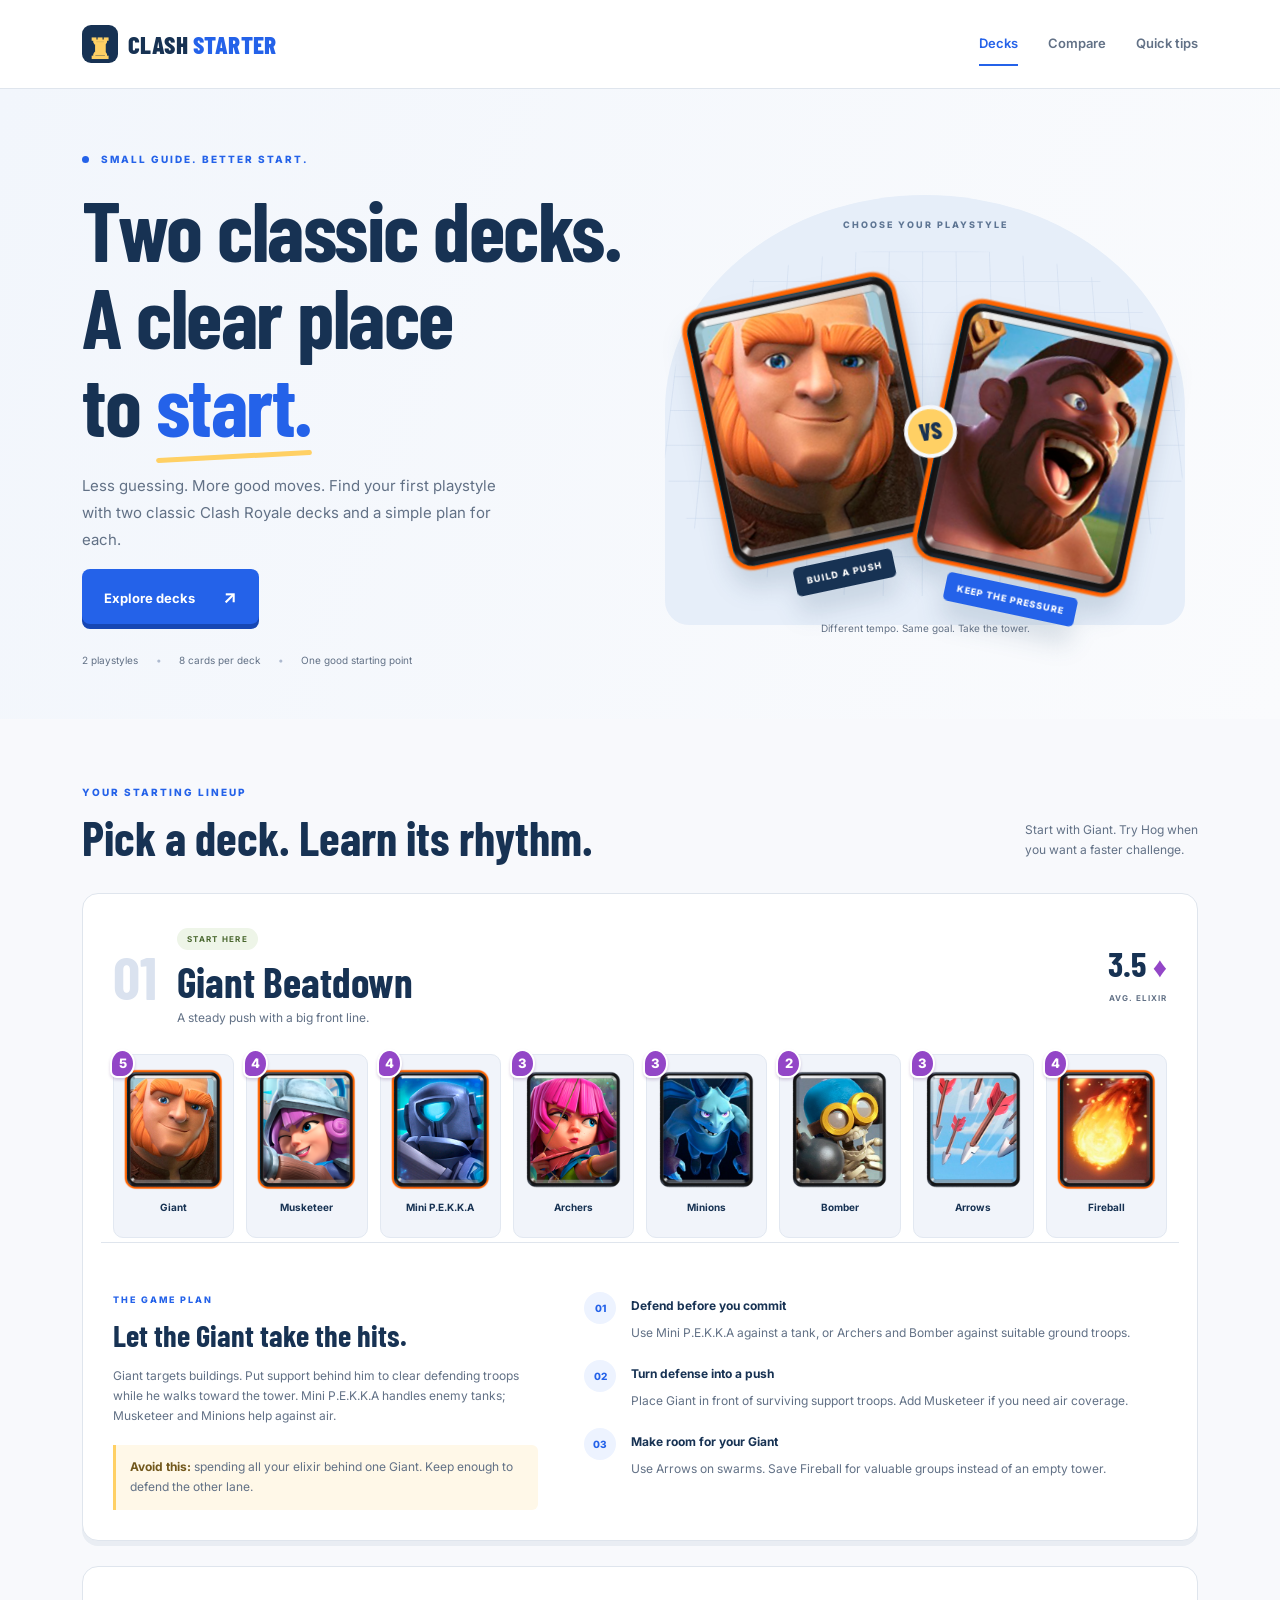
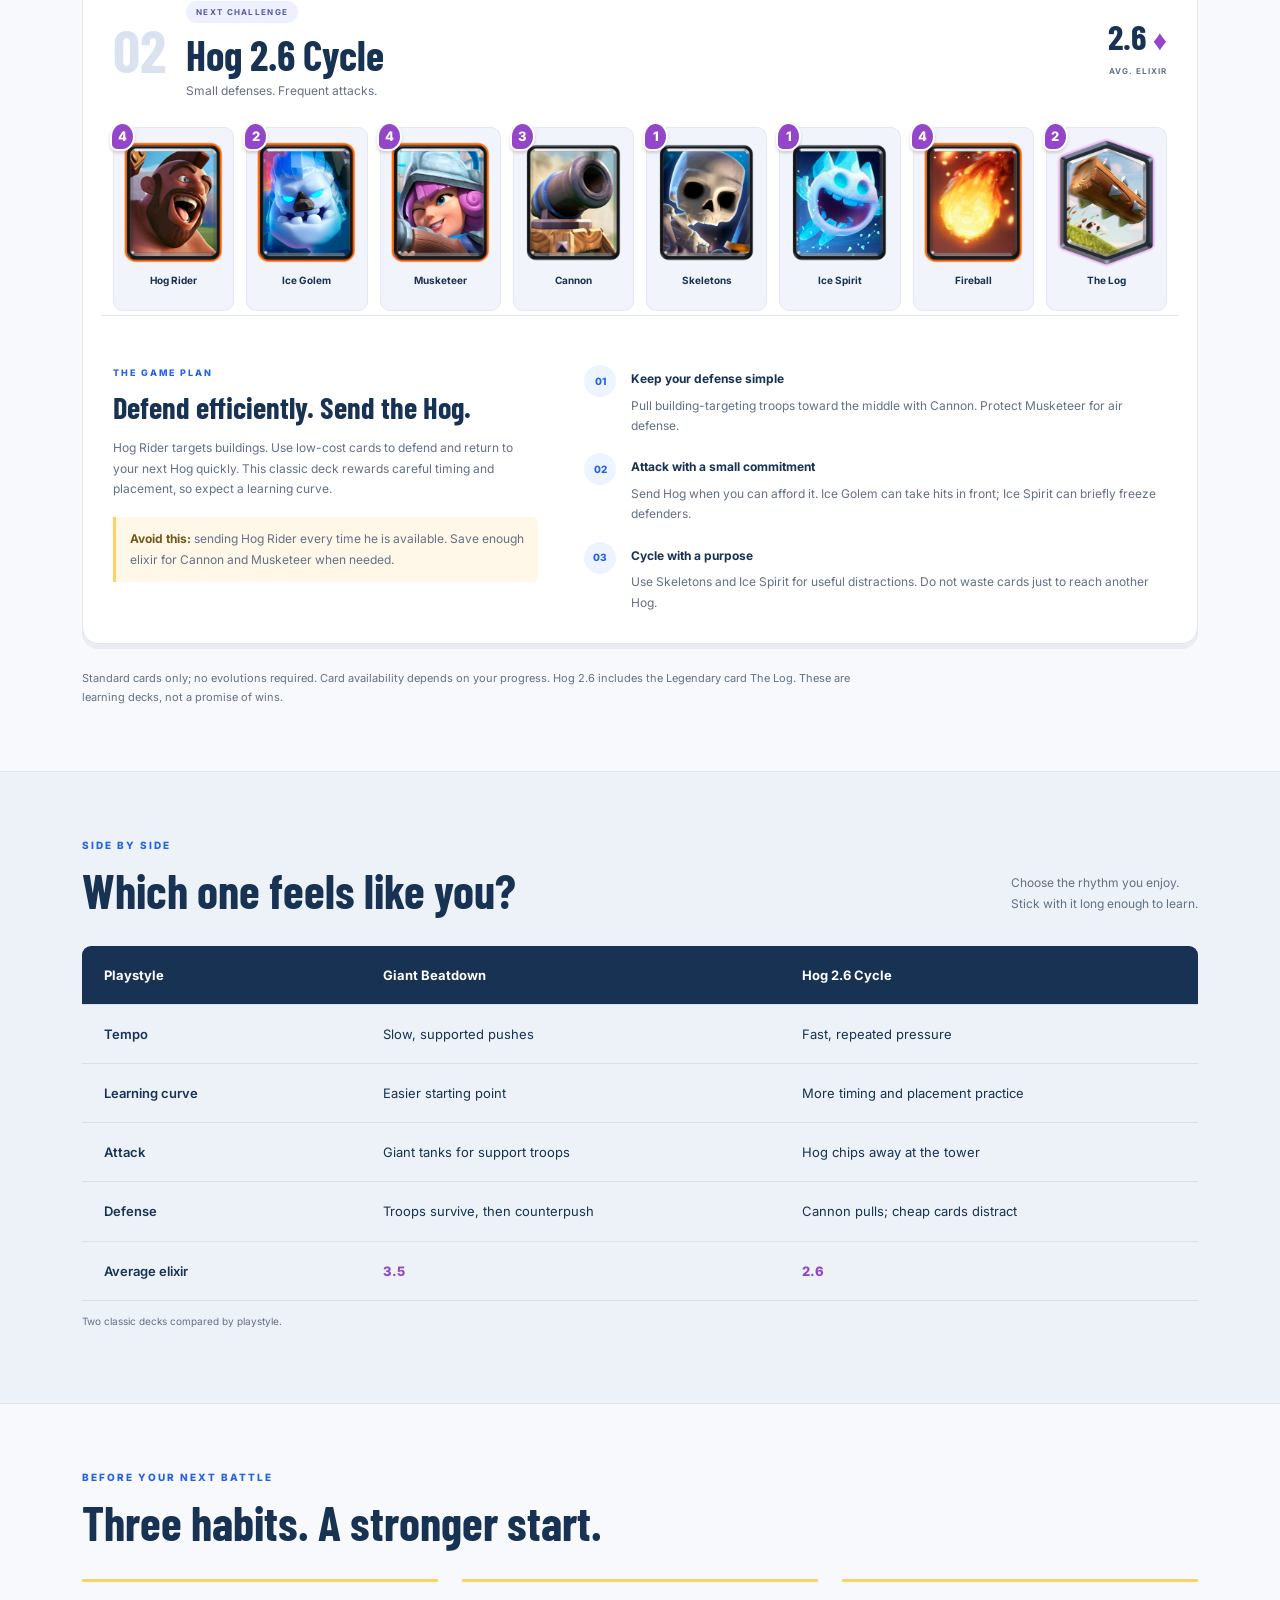
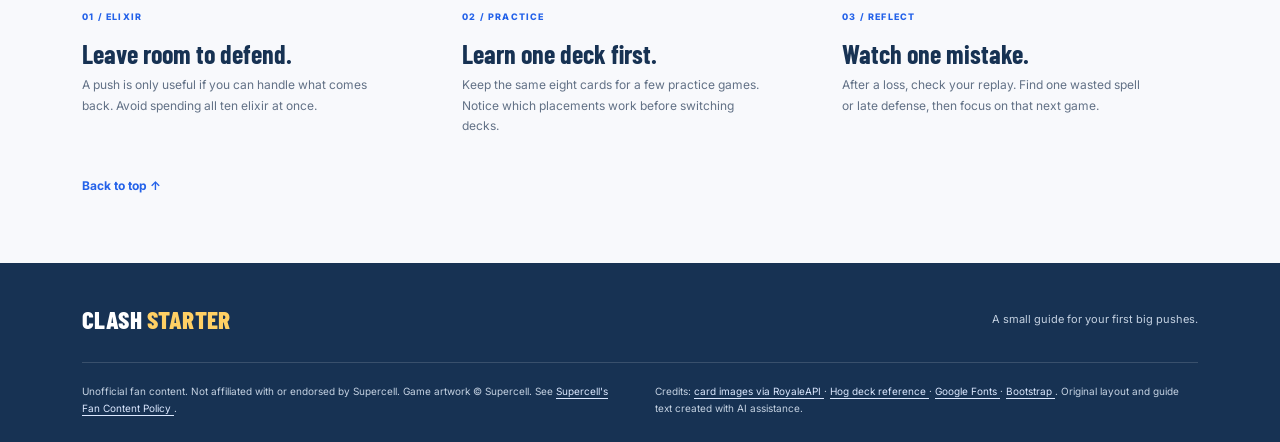
==== index.html @ 12bda3ca "Build beginner decks page with responsive layouts" ====
<!doctype html>
<html lang="en">
  <head>
    <meta charset="utf-8">
    <meta name="viewport" content="width=device-width, initial-scale=1">
    <meta name="description" content="Learn two classic Clash Royale decks with card lists, simple game plans and beginner-friendly tips.">
    <title>
      Beginner Decks | Clash Starter
    </title>
    <link rel="icon" href="assets/favicon.svg" type="image/svg+xml">
    <link rel="preconnect" href="https://fonts.googleapis.com">
    <link rel="preconnect" href="https://fonts.gstatic.com" crossorigin>
    <link href="https://fonts.googleapis.com/css2?family=Barlow+Condensed:wght@600;700;800&family=Inter:wght@400;500;600;700;800&display=swap" rel="stylesheet">
    <link rel="stylesheet" href="assets/vendor/bootstrap.min.css">
    <link rel="stylesheet" href="css/style.css">
  </head>
  <body>
    <a class="skip-link" href="#main">
      Skip to content
    </a>
    <header class="site-header">
      <div class="container header-inner">
        <a class="brand" href="#" aria-label="Clash Starter, top of page">
          <span class="brand-icon" aria-hidden="true">
            ♜
          </span>
          CLASH
          <span>
            STARTER
          </span>
        </a>
        <nav aria-label="Main navigation">
          <a class="active" href="#decks">
            Decks
          </a>
          <a href="#compare">
            Compare
          </a>
          <a href="#tips">
            Quick tips
          </a>
        </nav>
      </div>
    </header>
    <main id="main">
      <section class="hero">
        <div class="container">
          <div class="row align-items-center gy-4">
            <div class="col-lg-6 hero-copy">
              <p class="eyebrow">
                <span>
                </span>
                SMALL GUIDE. BETTER START.
              </p>
              <h1>
                Two classic decks.
                <br>
                A clear place
                <br>
                to
                <span>
                  start.
                </span>
              </h1>
              <p class="hero-description">
                Less guessing. More good moves. Find your first playstyle with two classic Clash Royale decks and a simple plan for each.
              </p>
              <a class="btn btn-primary" href="#decks">
                Explore decks
                <span aria-hidden="true">
                  ↗
                </span>
              </a>
              <div class="hero-meta">
                <span>
                  2 playstyles
                </span>
                <span>
                  8 cards per deck
                </span>
                <span>
                  One good starting point
                </span>
              </div>
            </div>
            <div class="col-lg-6">
              <div class="arena" aria-label="Giant and Hog Rider: two different playstyles">
                <div class="arena-grid">
                </div>
                <span class="arena-label">
                  CHOOSE YOUR PLAYSTYLE
                </span>
                <div class="hero-card hero-giant">
                  <img src="assets/cards/giant.png" width="300" height="360" alt="Giant, the tank in the first deck">
                  <span>
                    BUILD A PUSH
                  </span>
                </div>
                <div class="hero-card hero-hog">
                  <img src="assets/cards/hog-rider.png" width="300" height="360" alt="Hog Rider, the tower attacker in the second deck">
                  <span>
                    KEEP THE PRESSURE
                  </span>
                </div>
                <span class="versus" aria-hidden="true">
                  VS
                </span>
                <p class="arena-note">
                  Different tempo. Same goal. Take the tower.
                </p>
              </div>
            </div>
          </div>
        </div>
      </section>
      <section id="decks" class="section container" aria-labelledby="decks-title">
        <div class="section-heading">
          <div>
            <p class="eyebrow">
              YOUR STARTING LINEUP
            </p>
            <h2 id="decks-title">
              Pick a deck. Learn its rhythm.
            </h2>
          </div>
          <p>
            Start with Giant. Try Hog when
            <br class="desktop-break">
            you want a faster challenge.
          </p>
        </div>
        <article class="deck-panel" aria-labelledby="giant-title">
          <div class="deck-heading">
            <div class="deck-title">
              <span class="deck-number">
                01
              </span>
              <div>
                <span class="badge rounded-pill">
                  START HERE
                </span>
                <h3 id="giant-title">
                  Giant Beatdown
                </h3>
                <p>
                  A steady push with a big front line.
                </p>
              </div>
            </div>
            <div class="average">
              <strong>
                3.5
                <span aria-hidden="true">
                  ♦
                </span>
              </strong>
              <span>
                AVG. ELIXIR
              </span>
            </div>
          </div>
          <ul class="deck-grid">
            <li class="game-card">
              <span class="elixir" aria-label="5 elixir">
                5
              </span>
              <img src="assets/cards/giant.png" alt="Giant card" width="150" height="180" loading="lazy">
              <span class="card-name">
                Giant
              </span>
            </li>
            <li class="game-card">
              <span class="elixir" aria-label="4 elixir">
                4
              </span>
              <img src="assets/cards/musketeer.png" alt="Musketeer card" width="150" height="180" loading="lazy">
              <span class="card-name">
                Musketeer
              </span>
            </li>
            <li class="game-card">
              <span class="elixir" aria-label="4 elixir">
                4
              </span>
              <img src="assets/cards/mini-pekka.png" alt="Mini P.E.K.K.A card" width="150" height="180" loading="lazy">
              <span class="card-name">
                Mini P.E.K.K.A
              </span>
            </li>
            <li class="game-card">
              <span class="elixir" aria-label="3 elixir">
                3
              </span>
              <img src="assets/cards/archers.png" alt="Archers card" width="150" height="180" loading="lazy">
              <span class="card-name">
                Archers
              </span>
            </li>
            <li class="game-card">
              <span class="elixir" aria-label="3 elixir">
                3
              </span>
              <img src="assets/cards/minions.png" alt="Minions card" width="150" height="180" loading="lazy">
              <span class="card-name">
                Minions
              </span>
            </li>
            <li class="game-card">
              <span class="elixir" aria-label="2 elixir">
                2
              </span>
              <img src="assets/cards/bomber.png" alt="Bomber card" width="150" height="180" loading="lazy">
              <span class="card-name">
                Bomber
              </span>
            </li>
            <li class="game-card">
              <span class="elixir" aria-label="3 elixir">
                3
              </span>
              <img src="assets/cards/arrows.png" alt="Arrows card" width="150" height="180" loading="lazy">
              <span class="card-name">
                Arrows
              </span>
            </li>
            <li class="game-card">
              <span class="elixir" aria-label="4 elixir">
                4
              </span>
              <img src="assets/cards/fireball.png" alt="Fireball card" width="150" height="180" loading="lazy">
              <span class="card-name">
                Fireball
              </span>
            </li>
          </ul>
          <div class="row g-4 deck-detail">
            <div class="col-md-5">
              <p class="eyebrow">
                THE GAME PLAN
              </p>
              <h4>
                Let the Giant take the hits.
              </h4>
              <p>
                Giant targets buildings. Put support behind him to clear defending troops while he walks toward the tower. Mini P.E.K.K.A handles enemy tanks; Musketeer and Minions help against air.
              </p>
              <p class="mistake">
                <strong>
                  Avoid this:
                </strong>
                spending all your elixir behind one Giant. Keep enough to defend the other lane.
              </p>
            </div>
            <div class="col-md-7">
              <ol class="steps">
                <li>
                  <span>
                    01
                  </span>
                  <div>
                    <strong>
                      Defend before you commit
                    </strong>
                    <p>
                      Use Mini P.E.K.K.A against a tank, or Archers and Bomber against suitable ground troops.
                    </p>
                  </div>
                </li>
                <li>
                  <span>
                    02
                  </span>
                  <div>
                    <strong>
                      Turn defense into a push
                    </strong>
                    <p>
                      Place Giant in front of surviving support troops. Add Musketeer if you need air coverage.
                    </p>
                  </div>
                </li>
                <li>
                  <span>
                    03
                  </span>
                  <div>
                    <strong>
                      Make room for your Giant
                    </strong>
                    <p>
                      Use Arrows on swarms. Save Fireball for valuable groups instead of an empty tower.
                    </p>
                  </div>
                </li>
              </ol>
            </div>
          </div>
        </article>
        <article class="deck-panel hog-panel" aria-labelledby="hog-title">
          <div class="deck-heading">
            <div class="deck-title">
              <span class="deck-number">
                02
              </span>
              <div>
                <span class="badge rounded-pill">
                  NEXT CHALLENGE
                </span>
                <h3 id="hog-title">
                  Hog 2.6 Cycle
                </h3>
                <p>
                  Small defenses. Frequent attacks.
                </p>
              </div>
            </div>
            <div class="average">
              <strong>
                2.6
                <span aria-hidden="true">
                  ♦
                </span>
              </strong>
              <span>
                AVG. ELIXIR
              </span>
            </div>
          </div>
          <ul class="deck-grid">
            <li class="game-card">
              <span class="elixir" aria-label="4 elixir">
                4
              </span>
              <img src="assets/cards/hog-rider.png" alt="Hog Rider card" width="150" height="180" loading="lazy">
              <span class="card-name">
                Hog Rider
              </span>
            </li>
            <li class="game-card">
              <span class="elixir" aria-label="2 elixir">
                2
              </span>
              <img src="assets/cards/ice-golem.png" alt="Ice Golem card" width="150" height="180" loading="lazy">
              <span class="card-name">
                Ice Golem
              </span>
            </li>
            <li class="game-card">
              <span class="elixir" aria-label="4 elixir">
                4
              </span>
              <img src="assets/cards/musketeer.png" alt="Musketeer card" width="150" height="180" loading="lazy">
              <span class="card-name">
                Musketeer
              </span>
            </li>
            <li class="game-card">
              <span class="elixir" aria-label="3 elixir">
                3
              </span>
              <img src="assets/cards/cannon.png" alt="Cannon card" width="150" height="180" loading="lazy">
              <span class="card-name">
                Cannon
              </span>
            </li>
            <li class="game-card">
              <span class="elixir" aria-label="1 elixir">
                1
              </span>
              <img src="assets/cards/skeletons.png" alt="Skeletons card" width="150" height="180" loading="lazy">
              <span class="card-name">
                Skeletons
              </span>
            </li>
            <li class="game-card">
              <span class="elixir" aria-label="1 elixir">
                1
              </span>
              <img src="assets/cards/ice-spirit.png" alt="Ice Spirit card" width="150" height="180" loading="lazy">
              <span class="card-name">
                Ice Spirit
              </span>
            </li>
            <li class="game-card">
              <span class="elixir" aria-label="4 elixir">
                4
              </span>
              <img src="assets/cards/fireball.png" alt="Fireball card" width="150" height="180" loading="lazy">
              <span class="card-name">
                Fireball
              </span>
            </li>
            <li class="game-card">
              <span class="elixir" aria-label="2 elixir">
                2
              </span>
              <img src="assets/cards/the-log.png" alt="The Log card" width="150" height="180" loading="lazy">
              <span class="card-name">
                The Log
              </span>
            </li>
          </ul>
          <div class="row g-4 deck-detail">
            <div class="col-md-5">
              <p class="eyebrow">
                THE GAME PLAN
              </p>
              <h4>
                Defend efficiently. Send the Hog.
              </h4>
              <p>
                Hog Rider targets buildings. Use low-cost cards to defend and return to your next Hog quickly. This classic deck rewards careful timing and placement, so expect a learning curve.
              </p>
              <p class="mistake">
                <strong>
                  Avoid this:
                </strong>
                sending Hog Rider every time he is available. Save enough elixir for Cannon and Musketeer when needed.
              </p>
            </div>
            <div class="col-md-7">
              <ol class="steps">
                <li>
                  <span>
                    01
                  </span>
                  <div>
                    <strong>
                      Keep your defense simple
                    </strong>
                    <p>
                      Pull building-targeting troops toward the middle with Cannon. Protect Musketeer for air defense.
                    </p>
                  </div>
                </li>
                <li>
                  <span>
                    02
                  </span>
                  <div>
                    <strong>
                      Attack with a small commitment
                    </strong>
                    <p>
                      Send Hog when you can afford it. Ice Golem can take hits in front; Ice Spirit can briefly freeze defenders.
                    </p>
                  </div>
                </li>
                <li>
                  <span>
                    03
                  </span>
                  <div>
                    <strong>
                      Cycle with a purpose
                    </strong>
                    <p>
                      Use Skeletons and Ice Spirit for useful distractions. Do not waste cards just to reach another Hog.
                    </p>
                  </div>
                </li>
              </ol>
            </div>
          </div>
        </article>
        <p class="deck-note">
          Standard cards only; no evolutions required. Card availability depends on your progress. Hog 2.6 includes the Legendary card The Log. These are learning decks, not a promise of wins.
        </p>
      </section>
      <section class="comparison-section" id="compare" aria-labelledby="compare-title">
        <div class="container section">
          <div class="section-heading">
            <div>
              <p class="eyebrow">
                SIDE BY SIDE
              </p>
              <h2 id="compare-title">
                Which one feels like you?
              </h2>
            </div>
            <p>
              Choose the rhythm you enjoy.
              <br>
              Stick with it long enough to learn.
            </p>
          </div>
          <table class="table comparison-table">
            <caption>
              Two classic decks compared by playstyle.
            </caption>
            <thead>
              <tr>
                <th scope="col">
                  Playstyle
                </th>
                <th scope="col">
                  Giant Beatdown
                </th>
                <th scope="col">
                  Hog 2.6 Cycle
                </th>
              </tr>
            </thead>
            <tbody>
              <tr>
                <th scope="row">
                  Tempo
                </th>
                <td>
                  Slow, supported pushes
                </td>
                <td>
                  Fast, repeated pressure
                </td>
              </tr>
              <tr>
                <th scope="row">
                  Learning curve
                </th>
                <td>
                  Easier starting point
                </td>
                <td>
                  More timing and placement practice
                </td>
              </tr>
              <tr>
                <th scope="row">
                  Attack
                </th>
                <td>
                  Giant tanks for support troops
                </td>
                <td>
                  Hog chips away at the tower
                </td>
              </tr>
              <tr>
                <th scope="row">
                  Defense
                </th>
                <td>
                  Troops survive, then counterpush
                </td>
                <td>
                  Cannon pulls; cheap cards distract
                </td>
              </tr>
              <tr>
                <th scope="row">
                  Average elixir
                </th>
                <td>
                  <span class="elixir-inline">
                    3.5
                  </span>
                </td>
                <td>
                  <span class="elixir-inline">
                    2.6
                  </span>
                </td>
              </tr>
            </tbody>
          </table>
        </div>
      </section>
      <section class="container section tips-section" id="tips" aria-labelledby="tips-title">
        <p class="eyebrow">
          BEFORE YOUR NEXT BATTLE
        </p>
        <h2 id="tips-title">
          Three habits. A stronger start.
        </h2>
        <div class="row g-4 mt-2">
          <div class="col-md-4">
            <article class="tip">
              <span>
                01 / ELIXIR
              </span>
              <h3>
                Leave room to defend.
              </h3>
              <p>
                A push is only useful if you can handle what comes back. Avoid spending all ten elixir at once.
              </p>
            </article>
          </div>
          <div class="col-md-4">
            <article class="tip">
              <span>
                02 / PRACTICE
              </span>
              <h3>
                Learn one deck first.
              </h3>
              <p>
                Keep the same eight cards for a few practice games. Notice which placements work before switching decks.
              </p>
            </article>
          </div>
          <div class="col-md-4">
            <article class="tip">
              <span>
                03 / REFLECT
              </span>
              <h3>
                Watch one mistake.
              </h3>
              <p>
                After a loss, check your replay. Find one wasted spell or late defense, then focus on that next game.
              </p>
            </article>
          </div>
        </div>
        <a class="back-top" href="#">
          Back to top ↑
        </a>
      </section>
    </main>
    <footer class="site-footer">
      <div class="container">
        <div class="footer-top">
          <a class="brand" href="#">
            CLASH
            <span>
              STARTER
            </span>
          </a>
          <p>
            A small guide for your first big pushes.
          </p>
        </div>
        <div class="footer-bottom">
          <p>
            Unofficial fan content. Not affiliated with or endorsed by Supercell. Game artwork © Supercell. See
            <a href="https://supercell.com/en/fan-content-policy/">
              Supercell's Fan Content Policy
            </a>
            .
          </p>
          <p>
            Credits:
            <a href="https://github.com/RoyaleAPI/cr-api-assets">
              card images via RoyaleAPI
            </a>
            ·
            <a href="https://www.deckshop.pro/deck/detail/hog-rider,ice-golem,musketeer,cannon,skeletons,ice-spirit,fireball,the-log">
              Hog deck reference
            </a>
            ·
            <a href="https://fonts.google.com/">
              Google Fonts
            </a>
            ·
            <a href="https://getbootstrap.com/">
              Bootstrap
            </a>
            . Original layout and guide text created with AI assistance.
          </p>
        </div>
      </div>
    </footer>
  </body>
</html>
---- css/style.css ----
:root {
  --ink:#173253;
  --muted:#627186;
  --blue:#2462e9;
  --gold:#ffd064;
  --purple:#9346c7;
  --paper:#f8f9fc;
  --line:#dfe5ed;
}

* {
  box-sizing:border-box;
}

html {
  scroll-behavior:smooth;
  scroll-padding-top:30px;
}

body {
  margin:0;
  background:var(--paper);
  color:var(--ink);
  font-family:Inter,Arial,sans-serif;
  font-size:15px;
  line-height:1.7;
}

a {
  color:var(--blue);
}

h1,h2,h3,h4 {
  font-family:'Barlow Condensed','Arial Narrow',sans-serif;
  font-weight:700;
  line-height:1.05;
}

h1 {
  font-size:clamp(3.5rem,6.5vw,5.6rem);
  letter-spacing:-1.5px;
  margin:18px 0 24px;
}

h2 {
  font-size:clamp(2.3rem,3.7vw,3.2rem);
  margin-bottom:0;
}

h3 {
  font-size:2.6rem;
}

h4 {
  font-size:1.9rem;
  margin-bottom:14px;
}

p {
  margin:0 0 16px;
}

a:focus-visible {
  outline:3px solid var(--purple);
  outline-offset:5px;
}

.container {
  max-width:1140px;
}

.skip-link {
  position:absolute;
  top:-70px;
  left:15px;
  background:white;
  padding:12px;
  z-index:10;
}

.skip-link:focus {
  top:10px;
}

.site-header {
  background:#fff;
  border-bottom:1px solid var(--line);
}

.header-inner {
  display:flex;
  align-items:center;
  justify-content:space-between;
  min-height:88px;
  gap:20px;
}

.brand {
  display:inline-flex;
  align-items:center;
  gap:5px;
  color:var(--ink);
  font-family:'Barlow Condensed',sans-serif;
  font-weight:800;
  font-size:25px;
  text-decoration:none;
  white-space:nowrap;
  letter-spacing:.4px;
}

.brand>span:not(.brand-icon) {
  color:var(--blue);
}

.brand-icon {
  display:grid;
  place-items:center;
  width:36px;
  height:38px;
  background:var(--ink);
  color:var(--gold);
  border-radius:9px;
  margin-right:5px;
  font-size:28px;
}

nav {
  display:flex;
  gap:30px;
}

nav a {
  font-size:13px;
  font-weight:600;
  text-decoration:none;
  color:var(--muted);
  padding:10px 0;
}

nav a:hover,nav .active {
  color:var(--blue);
}

nav .active {
  border-bottom:2px solid var(--blue);
}

.hero {
  padding:62px 0 50px;
  overflow:hidden;
  background:linear-gradient(110deg,#f2f6fc,#fafbfd);
}

.eyebrow {
  font-size:10px;
  font-weight:800;
  letter-spacing:2px;
  color:var(--blue);
  margin-bottom:12px;
}

.eyebrow>span {
  display:inline-block;
  width:7px;
  height:7px;
  border-radius:50%;
  background:var(--blue);
  margin-right:8px;
}

h1>span {
  color:var(--blue);
  position:relative;
}

h1>span:after {
  content:'';
  position:absolute;
  bottom:-5px;
  left:0;
  right:0;
  height:5px;
  border-radius:3px;
  background:var(--gold);
  transform:rotate(-3deg);
}

.hero-description {
  max-width:425px;
  color:var(--muted);
  font-size:15px;
  line-height:1.8;
}

.btn-primary {
  background:var(--blue);
  border:0;
  border-radius:8px;
  padding:14px 22px;
  font-size:13px;
  font-weight:700;
  box-shadow:0 5px 0 #1747b4;
}

.btn-primary:hover {
  background:#194dc1;
  transform:translateY(-2px);
}

.btn span {
  margin-left:25px;
  font-size:18px;
}

.hero-meta {
  display:flex;
  flex-wrap:wrap;
  gap:9px 18px;
  margin-top:28px;
  color:var(--muted);
  font-size:10px;
}

.hero-meta span+span:before {
  content:'•';
  color:#aebacf;
  margin-right:14px;
}

.arena {
  height:430px;
  position:relative;
  isolation:isolate;
  background:#e6eef9;
  border-radius:50% 50% 24px 24px;
  max-width:520px;
  margin:auto;
}

.arena-grid {
  position:absolute;
  inset:35px 5px 35px;
  z-index:-1;
  background-image:linear-gradient(#cad8ec80 1px,transparent 1px),linear-gradient(90deg,#cad8ec80 1px,transparent 1px);
  background-size:36px 36px;
  transform:perspective(700px) rotateX(18deg);
  border-radius:40%;
}

.arena-label {
  position:absolute;
  top:22px;
  left:0;
  right:0;
  text-align:center;
  font-size:9px;
  letter-spacing:2px;
  font-weight:800;
  color:#5f7694;
}

.hero-card {
  position:absolute;
  width:48%;
  top:76px;
  text-align:center;
  filter:drop-shadow(0 18px 12px #163b5d26);
}

.hero-card img {
  width:100%;
  height:auto;
}

.hero-giant {
  left:5%;
  transform:rotate(-12deg);
}

.hero-hog {
  right:4%;
  top:103px;
  transform:rotate(12deg);
}

.hero-card span {
  display:inline-block;
  background:var(--ink);
  color:white;
  padding:7px 12px;
  border-radius:5px;
  font-size:9px;
  font-weight:800;
  letter-spacing:1px;
  position:relative;
  top:-10px;
}

.hero-hog span {
  background:var(--blue);
}

.versus {
  position:absolute;
  top:210px;
  left:46%;
  background:var(--gold);
  border:4px solid #f5f8fc;
  box-shadow:0 5px 10px #17325322;
  width:53px;
  height:53px;
  border-radius:50%;
  display:grid;
  place-items:center;
  font-family:'Barlow Condensed',sans-serif;
  font-size:24px;
  font-weight:800;
  transform:rotate(-8deg);
}

.arena-note {
  position:absolute;
  bottom:-28px;
  left:0;
  right:0;
  text-align:center;
  font-size:10px;
  color:#627186;
}

.section {
  padding-top:65px;
  padding-bottom:65px;
}

.section-heading {
  display:flex;
  align-items:end;
  justify-content:space-between;
  gap:24px;
  margin-bottom:30px;
}

.section-heading>p {
  color:var(--muted);
  font-size:12px;
  margin-bottom:2px;
}

.deck-panel {
  background:white;
  border:1px solid var(--line);
  border-radius:16px;
  margin-bottom:25px;
  padding:30px;
  box-shadow:0 5px 0 #e9edf3;
}

.deck-heading {
  display:flex;
  justify-content:space-between;
  align-items:center;
  gap:12px;
  margin-bottom:25px;
}

.deck-title {
  display:flex;
  align-items:center;
  gap:20px;
}

.deck-number {
  font-family:'Barlow Condensed',sans-serif;
  font-size:60px;
  color:#dae2ef;
  font-weight:700;
}

.badge {
  background:#eef5e8;
  color:#47652c;
  font-size:8px;
  letter-spacing:1.3px;
  padding:7px 10px;
  margin-bottom:10px;
}

.hog-panel .badge {
  background:#edf0ff;
  color:#5359a1;
}

.deck-title h3 {
  margin-bottom:5px;
}

.deck-title p {
  color:var(--muted);
  font-size:12px;
  margin:0;
}

.average {
  text-align:right;
  flex-shrink:0;
}

.average strong {
  display:block;
  font-family:'Barlow Condensed',sans-serif;
  font-size:35px;
  line-height:1.1;
}

.average strong span {
  color:var(--purple);
  font-size:28px;
}

.average>span {
  font-size:8px;
  letter-spacing:1px;
  font-weight:700;
  color:var(--muted);
}

.deck-grid {
  display:grid;
  grid-template-columns:repeat(8,minmax(0,1fr));
  gap:12px;
  list-style:none;
  padding:0;
  margin-bottom:28px;
}

.game-card {
  position:relative;
  background:#f1f4fa;
  border:1px solid #e2e8f1;
  border-radius:10px;
  text-align:center;
  padding:8px 4px 10px;
  transition:transform .18s,box-shadow .18s;
}

.game-card:hover {
  transform:translateY(-5px);
  box-shadow:0 6px 14px #17325316;
}

.game-card img {
  width:100%;
  height:auto;
  aspect-ratio:5/6;
  object-fit:contain;
}

.card-name {
  display:block;
  font-size:10px;
  font-weight:700;
  line-height:1.3;
  margin-top:5px;
  min-height:26px;
}

.elixir {
  position:absolute;
  left:-4px;
  top:-6px;
  width:25px;
  height:29px;
  display:grid;
  place-items:center;
  border-radius:50% 50% 50% 7px;
  background:var(--purple);
  color:white;
  border:2px solid white;
  font-weight:800;
  font-size:13px;
  box-shadow:0 2px 3px #54217533;
}

.deck-detail {
  border-top:1px solid var(--line);
  padding-top:25px;
}

.deck-detail p {
  font-size:12px;
  color:var(--muted);
}

.deck-detail .eyebrow {
  color:var(--blue);
  font-size:9px;
}

.mistake {
  background:#fff8e8;
  border-left:3px solid var(--gold);
  padding:12px 14px;
  border-radius:0 6px 6px 0;
  margin:18px 0 0;
}

.mistake strong {
  color:#72581c;
}

.steps {
  padding:0 0 0 22px;
  margin:0;
  list-style:none;
  display:grid;
  gap:17px;
}

.steps li {
  display:flex;
  gap:15px;
}

.steps li>span {
  background:#edf3ff;
  color:var(--blue);
  width:32px;
  height:32px;
  border-radius:50%;
  display:grid;
  place-items:center;
  flex-shrink:0;
  font-size:10px;
  font-weight:800;
}

.steps strong {
  font-size:12px;
}

.steps p {
  margin:5px 0 0;
}

.deck-note {
  font-size:11px;
  color:var(--muted);
  max-width:800px;
  margin-bottom:0;
}

.comparison-section {
  background:#edf2f8;
  border-block:1px solid var(--line);
}

.comparison-table {
  table-layout:fixed;
  margin:0;
  font-size:13px;
  --bs-table-bg:transparent;
  --bs-table-color:var(--ink);
  --bs-table-border-color:#d8e1ec;
}

.comparison-table th,.comparison-table td {
  padding:18px 22px;
  vertical-align:middle;
}

.comparison-table thead th {
  background:var(--ink);
  color:white;
  font-size:13px;
}

.comparison-table thead th:first-child {
  border-radius:9px 0 0 0;
  width:25%;
}

.comparison-table thead th:last-child {
  border-radius:0 9px 0 0;
}

.comparison-table tbody th {
  font-weight:600;
}

.comparison-table caption {
  font-size:10px;
  color:var(--muted);
  padding-top:12px;
}

.elixir-inline {
  color:var(--purple);
  font-weight:800;
}

.tip {
  border-top:3px solid var(--gold);
  padding-top:20px;
}

.tip>span {
  font-size:9px;
  font-weight:800;
  color:var(--blue);
  letter-spacing:1.2px;
}

.tip h3 {
  font-size:26px;
  margin-top:12px;
}

.tip p {
  color:var(--muted);
  font-size:12px;
  max-width:300px;
}

.back-top {
  display:inline-block;
  margin-top:24px;
  font-size:12px;
  font-weight:700;
  text-decoration:none;
}

.site-footer {
  background:var(--ink);
  color:#c5d2e2;
  padding:35px 0 25px;
}

.site-footer .brand {
  color:white;
}

.site-footer .brand span {
  color:var(--gold);
}

.footer-top {
  display:flex;
  justify-content:space-between;
  align-items:center;
  gap:15px;
  padding-bottom:22px;
  border-bottom:1px solid #ffffff25;
}

.footer-top p {
  font-size:11px;
  margin:0;
}

.footer-bottom {
  padding-top:20px;
  display:grid;
  grid-template-columns:1fr 1fr;
  gap:30px;
}

.footer-bottom p {
  font-size:10px;
  margin:0;
}

.footer-bottom a {
  color:#dce8ff;
  text-underline-offset:3px;
}

@media(min-width:1400px) {
  .container {
    max-width:1140px;
  }
}

@media(max-width:991px) {
  .hero {
    padding-top:42px;
  }
  .hero-copy {
    max-width:650px;
  }
  .arena {
    margin-top:12px;
  }
  .deck-grid {
    grid-template-columns:repeat(4,minmax(0,1fr));
    gap:18px;
  }
  .game-card img {
    max-height:150px;
  }
  .card-name {
    min-height:0;
  }
  .section-heading {
    align-items:start;
  }
  .steps {
    padding-left:0;
  }
}

@media(max-width:575px) {
  .container {
    padding-left:20px;
    padding-right:20px;
  }
  .header-inner {
    min-height:95px;
    flex-wrap:wrap;
    justify-content:center;
    gap:0;
    padding-top:12px;
    padding-bottom:8px;
  }
  .brand {
    font-size:22px;
  }
  .brand-icon {
    width:29px;
    height:31px;
    font-size:23px;
  }
  nav {
    gap:28px;
    justify-content:center;
    width:100%;
  }
  nav a {
    font-size:11px;
    padding:7px 0;
  }
  .hero {
    padding:32px 0;
  }
  .hero h1 {
    font-size:58px;
    letter-spacing:-.8px;
  }
  .hero-description {
    font-size:13px;
  }
  .hero-meta {
    font-size:9px;
    gap:8px;
  }
  .hero-meta span+span:before {
    margin-right:8px;
  }
  .arena {
    height:335px;
    max-width:370px;
  }
  .hero-card {
    top:57px;
  }
  .hero-hog {
    top:84px;
  }
  .hero-card span {
    font-size:7px;
    padding:6px 8px;
  }
  .versus {
    top:160px;
    left:44%;
    width:45px;
    height:45px;
    font-size:20px;
  }
  .arena-note {
    font-size:9px;
    bottom:0;
  }
  .section {
    padding-top:42px;
    padding-bottom:42px;
  }
  .section-heading {
    display:block;
    margin-bottom:24px;
  }
  .section-heading>p {
    margin-top:14px;
  }
  .desktop-break {
    display:none;
  }
  .deck-panel {
    padding:19px 15px;
    border-radius:12px;
  }
  .deck-number {
    display:none;
  }
  .deck-title h3 {
    font-size:32px;
  }
  .deck-title p {
    font-size:10px;
    max-width:185px;
  }
  .average strong {
    font-size:29px;
  }
  .average>span {
    font-size:7px;
  }
  .deck-grid {
    gap:13px 7px;
  }
  .game-card {
    padding:5px 2px 8px;
    border-radius:7px;
  }
  .card-name {
    font-size:8px;
    min-height:22px;
  }
  .elixir {
    width:21px;
    height:24px;
    font-size:10px;
  }
  .badge {
    font-size:7px;
  }
  .comparison-table {
    font-size:11px;
  }
  .comparison-table th,.comparison-table td {
    padding:14px 8px;
    overflow-wrap:break-word;
  }
  .comparison-table thead th {
    font-size:11px;
  }
  .comparison-table thead th:first-child {
    width:28%;
  }
  .footer-top {
    display:block;
  }
  .footer-top p {
    margin-top:10px;
  }
  .footer-bottom {
    grid-template-columns:1fr;
    gap:15px;
  }
  .tip p {
    max-width:none;
  }
}

@media(prefers-reduced-motion:reduce) {
  html {
    scroll-behavior:auto;
  }
  * {
    transition:none!important;
  }
}
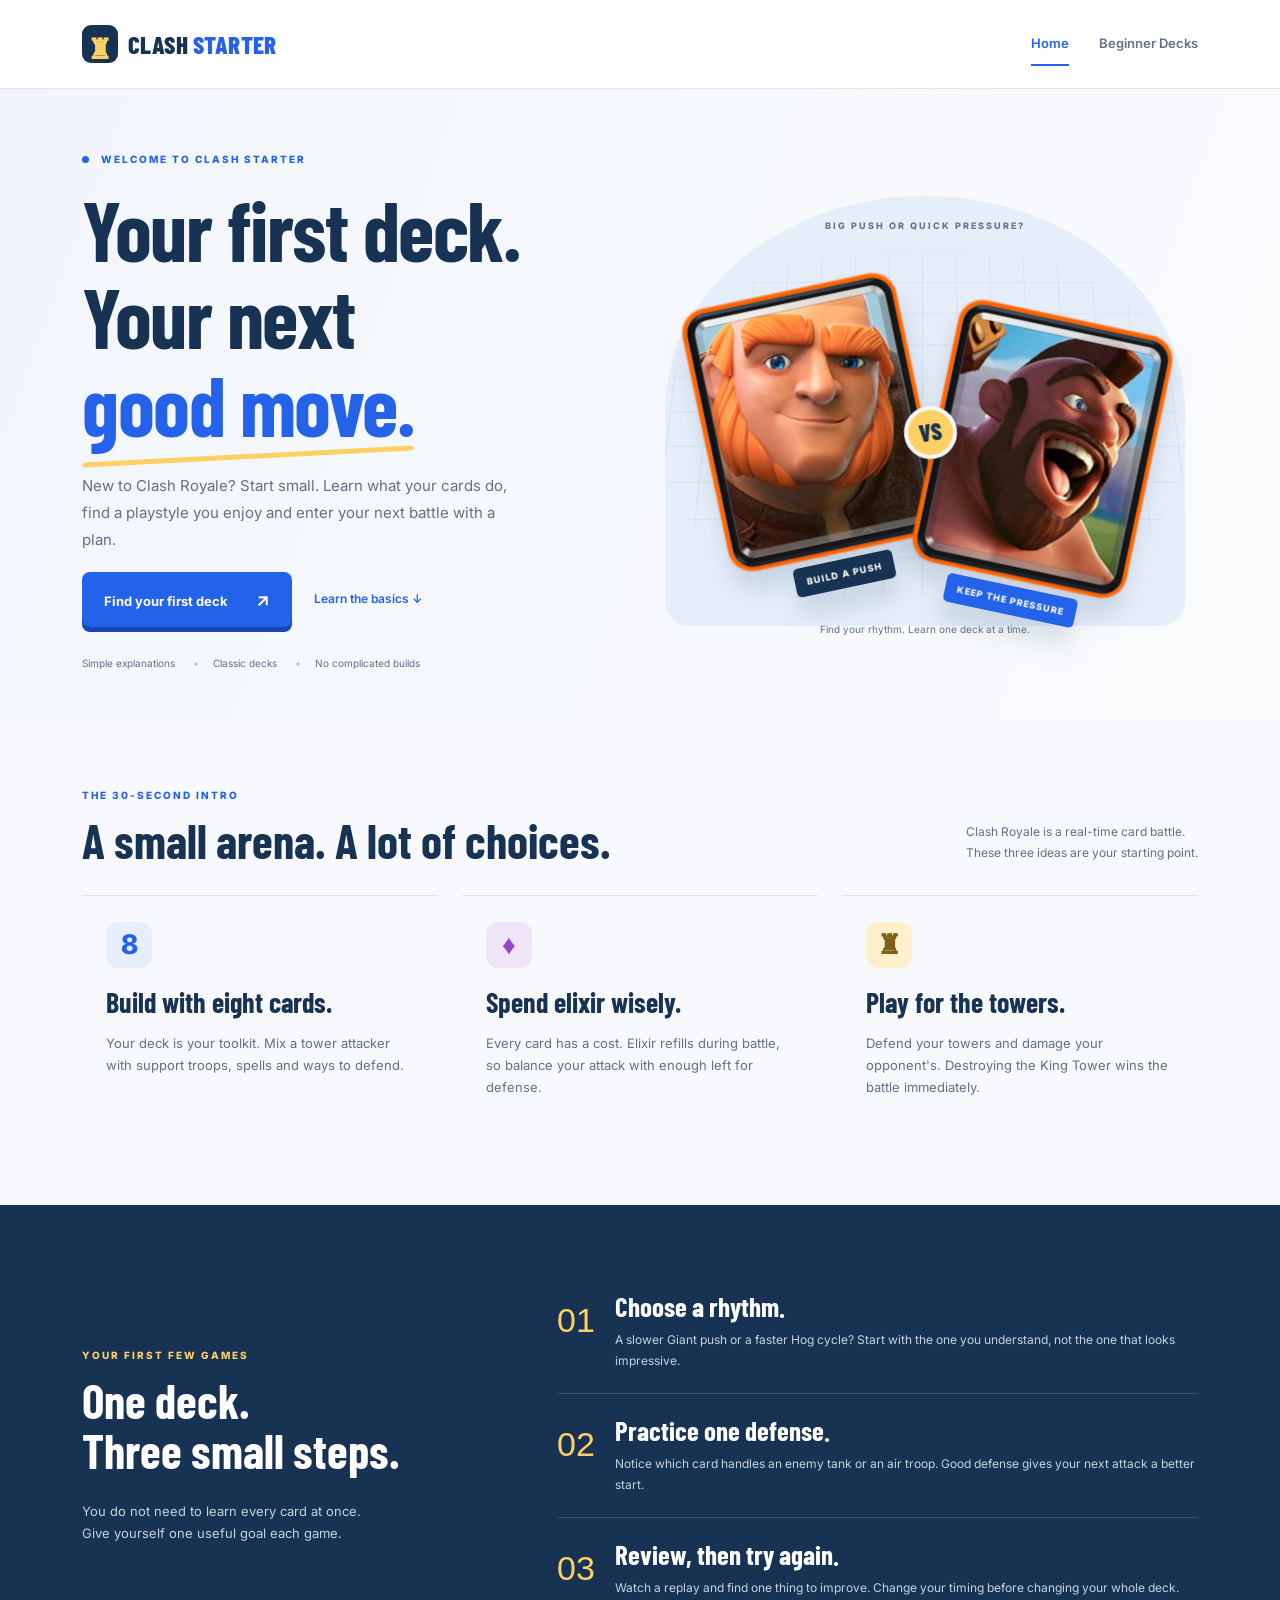
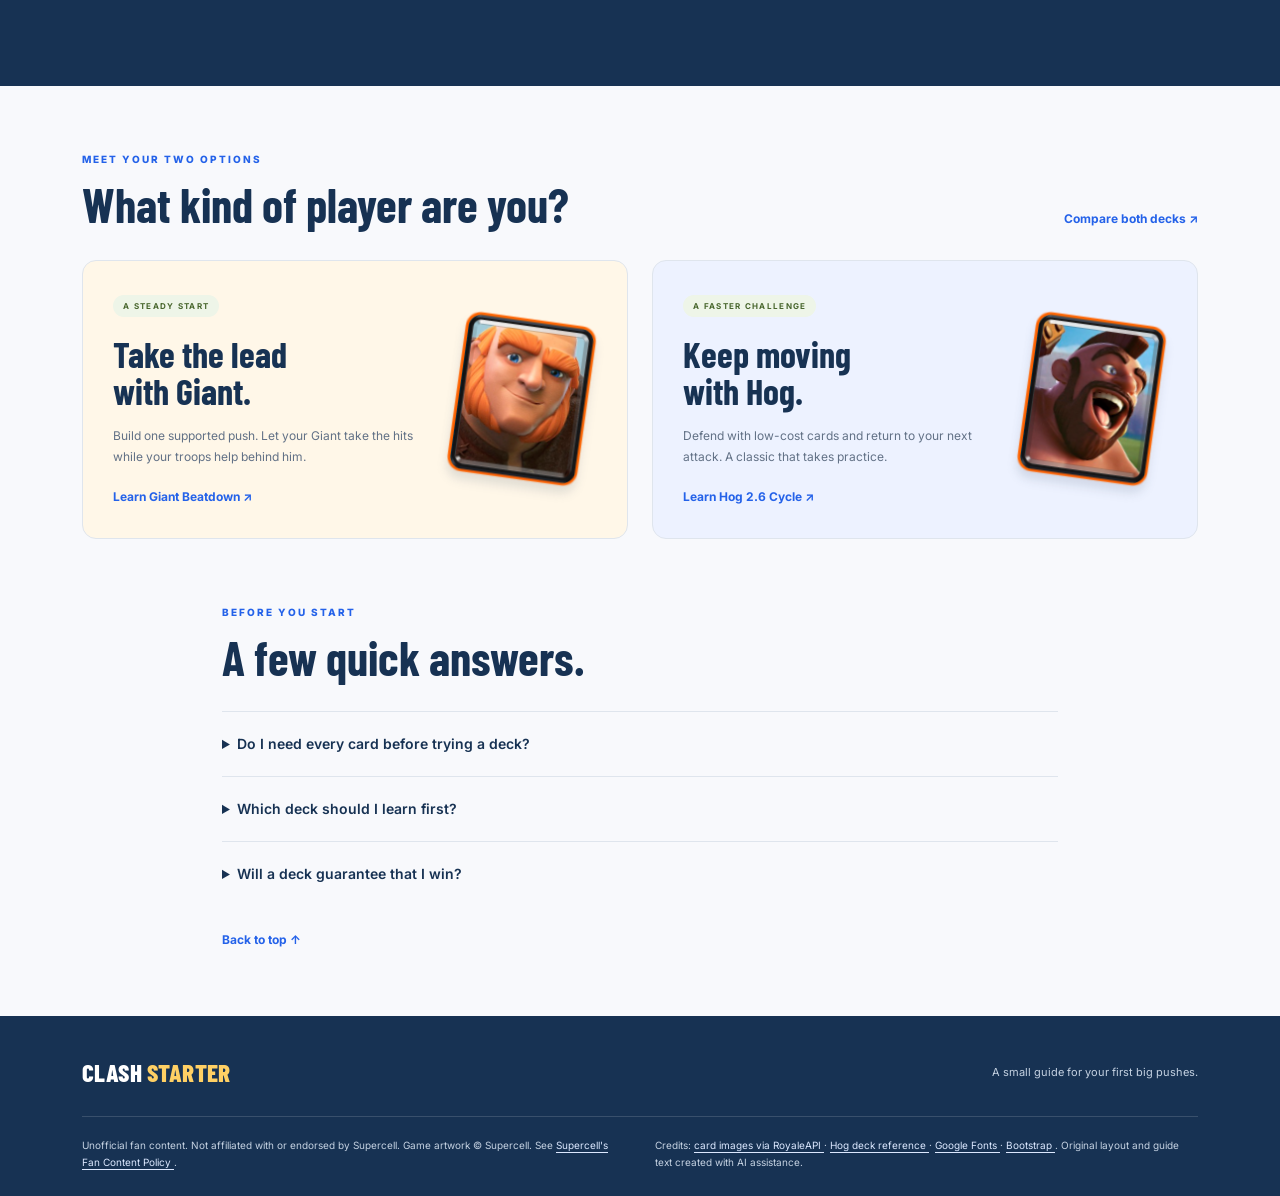
==== commit 0fc3a8bf: "Add Home page and prepare two-page teammate handoff" ====
--- a/index.html
+++ b/index.html
@@ -3,9 +3,9 @@
   <head>
     <meta charset="utf-8">
     <meta name="viewport" content="width=device-width, initial-scale=1">
-    <meta name="description" content="Learn two classic Clash Royale decks with card lists, simple game plans and beginner-friendly tips.">
+    <meta name="description" content="Your starting point for Clash Royale: learn the basics, choose a playstyle and explore two classic decks.">
     <title>
-      Beginner Decks | Clash Starter
+      Home | Clash Starter
     </title>
     <link rel="icon" href="assets/favicon.svg" type="image/svg+xml">
     <link rel="preconnect" href="https://fonts.googleapis.com">
@@ -20,7 +20,7 @@
     </a>
     <header class="site-header">
       <div class="container header-inner">
-        <a class="brand" href="#" aria-label="Clash Starter, top of page">
+        <a class="brand" href="index.html" aria-label="Clash Starter home">
           <span class="brand-icon" aria-hidden="true">
             ♜
           </span>
@@ -30,598 +30,106 @@
           </span>
         </a>
         <nav aria-label="Main navigation">
-          <a class="active" href="#decks">
-            Decks
-          </a>
-          <a href="#compare">
-            Compare
-          </a>
-          <a href="#tips">
-            Quick tips
-          </a>
+          <a href="index.html" class="active" aria-current="page">Home</a>
+          <a href="decks.html">Beginner Decks</a>
         </nav>
       </div>
     </header>
     <main id="main">
-      <section class="hero">
+      <section class="hero home-hero">
         <div class="container">
           <div class="row align-items-center gy-4">
             <div class="col-lg-6 hero-copy">
-              <p class="eyebrow">
-                <span>
-                </span>
-                SMALL GUIDE. BETTER START.
-              </p>
-              <h1>
-                Two classic decks.
-                <br>
-                A clear place
-                <br>
-                to
-                <span>
-                  start.
-                </span>
-              </h1>
-              <p class="hero-description">
-                Less guessing. More good moves. Find your first playstyle with two classic Clash Royale decks and a simple plan for each.
-              </p>
-              <a class="btn btn-primary" href="#decks">
-                Explore decks
-                <span aria-hidden="true">
-                  ↗
-                </span>
-              </a>
-              <div class="hero-meta">
-                <span>
-                  2 playstyles
-                </span>
-                <span>
-                  8 cards per deck
-                </span>
-                <span>
-                  One good starting point
-                </span>
-              </div>
+              <p class="eyebrow"><span></span> WELCOME TO CLASH STARTER</p>
+              <h1>Your first deck.<br>Your next<br><span>good move.</span></h1>
+              <p class="hero-description">New to Clash Royale? Start small. Learn what your cards do, find a playstyle you enjoy and enter your next battle with a plan.</p>
+              <a class="btn btn-primary" href="decks.html">Find your first deck <span aria-hidden="true">↗</span></a>
+              <a class="home-secondary" href="#basics">Learn the basics ↓</a>
+              <div class="hero-meta"><span>Simple explanations</span><span>Classic decks</span><span>No complicated builds</span></div>
             </div>
             <div class="col-lg-6">
-              <div class="arena" aria-label="Giant and Hog Rider: two different playstyles">
-                <div class="arena-grid">
-                </div>
-                <span class="arena-label">
-                  CHOOSE YOUR PLAYSTYLE
-                </span>
+              <div class="arena" aria-label="Giant and Hog Rider represent two different playstyles">
+                <div class="arena-grid"></div>
+                <span class="arena-label">BIG PUSH OR QUICK PRESSURE?</span>
                 <div class="hero-card hero-giant">
-                  <img src="assets/cards/giant.png" width="300" height="360" alt="Giant, the tank in the first deck">
-                  <span>
-                    BUILD A PUSH
-                  </span>
+                  <img src="assets/cards/giant.png" width="300" height="360" alt="Giant card, a strong front line">
+                  <span>BUILD A PUSH</span>
                 </div>
                 <div class="hero-card hero-hog">
-                  <img src="assets/cards/hog-rider.png" width="300" height="360" alt="Hog Rider, the tower attacker in the second deck">
-                  <span>
-                    KEEP THE PRESSURE
-                  </span>
+                  <img src="assets/cards/hog-rider.png" width="300" height="360" alt="Hog Rider card, a fast building attacker">
+                  <span>KEEP THE PRESSURE</span>
                 </div>
-                <span class="versus" aria-hidden="true">
-                  VS
-                </span>
-                <p class="arena-note">
-                  Different tempo. Same goal. Take the tower.
-                </p>
+                <span class="versus" aria-hidden="true">VS</span>
+                <p class="arena-note">Find your rhythm. Learn one deck at a time.</p>
               </div>
             </div>
           </div>
         </div>
       </section>
-      <section id="decks" class="section container" aria-labelledby="decks-title">
+      <section id="basics" class="container section" aria-labelledby="basics-title">
         <div class="section-heading">
-          <div>
-            <p class="eyebrow">
-              YOUR STARTING LINEUP
-            </p>
-            <h2 id="decks-title">
-              Pick a deck. Learn its rhythm.
-            </h2>
-          </div>
-          <p>
-            Start with Giant. Try Hog when
-            <br class="desktop-break">
-            you want a faster challenge.
-          </p>
+          <div><p class="eyebrow">THE 30-SECOND INTRO</p><h2 id="basics-title">A small arena. A lot of choices.</h2></div>
+          <p>Clash Royale is a real-time card battle.<br>These three ideas are your starting point.</p>
         </div>
-        <article class="deck-panel" aria-labelledby="giant-title">
-          <div class="deck-heading">
-            <div class="deck-title">
-              <span class="deck-number">
-                01
-              </span>
-              <div>
-                <span class="badge rounded-pill">
-                  START HERE
-                </span>
-                <h3 id="giant-title">
-                  Giant Beatdown
-                </h3>
-                <p>
-                  A steady push with a big front line.
-                </p>
-              </div>
-            </div>
-            <div class="average">
-              <strong>
-                3.5
-                <span aria-hidden="true">
-                  ♦
-                </span>
-              </strong>
-              <span>
-                AVG. ELIXIR
-              </span>
-            </div>
-          </div>
-          <ul class="deck-grid">
-            <li class="game-card">
-              <span class="elixir" aria-label="5 elixir">
-                5
-              </span>
-              <img src="assets/cards/giant.png" alt="Giant card" width="150" height="180" loading="lazy">
-              <span class="card-name">
-                Giant
-              </span>
-            </li>
-            <li class="game-card">
-              <span class="elixir" aria-label="4 elixir">
-                4
-              </span>
-              <img src="assets/cards/musketeer.png" alt="Musketeer card" width="150" height="180" loading="lazy">
-              <span class="card-name">
-                Musketeer
-              </span>
-            </li>
-            <li class="game-card">
-              <span class="elixir" aria-label="4 elixir">
-                4
-              </span>
-              <img src="assets/cards/mini-pekka.png" alt="Mini P.E.K.K.A card" width="150" height="180" loading="lazy">
-              <span class="card-name">
-                Mini P.E.K.K.A
-              </span>
-            </li>
-            <li class="game-card">
-              <span class="elixir" aria-label="3 elixir">
-                3
-              </span>
-              <img src="assets/cards/archers.png" alt="Archers card" width="150" height="180" loading="lazy">
-              <span class="card-name">
-                Archers
-              </span>
-            </li>
-            <li class="game-card">
-              <span class="elixir" aria-label="3 elixir">
-                3
-              </span>
-              <img src="assets/cards/minions.png" alt="Minions card" width="150" height="180" loading="lazy">
-              <span class="card-name">
-                Minions
-              </span>
-            </li>
-            <li class="game-card">
-              <span class="elixir" aria-label="2 elixir">
-                2
-              </span>
-              <img src="assets/cards/bomber.png" alt="Bomber card" width="150" height="180" loading="lazy">
-              <span class="card-name">
-                Bomber
-              </span>
-            </li>
-            <li class="game-card">
-              <span class="elixir" aria-label="3 elixir">
-                3
-              </span>
-              <img src="assets/cards/arrows.png" alt="Arrows card" width="150" height="180" loading="lazy">
-              <span class="card-name">
-                Arrows
-              </span>
-            </li>
-            <li class="game-card">
-              <span class="elixir" aria-label="4 elixir">
-                4
-              </span>
-              <img src="assets/cards/fireball.png" alt="Fireball card" width="150" height="180" loading="lazy">
-              <span class="card-name">
-                Fireball
-              </span>
-            </li>
-          </ul>
-          <div class="row g-4 deck-detail">
-            <div class="col-md-5">
-              <p class="eyebrow">
-                THE GAME PLAN
-              </p>
-              <h4>
-                Let the Giant take the hits.
-              </h4>
-              <p>
-                Giant targets buildings. Put support behind him to clear defending troops while he walks toward the tower. Mini P.E.K.K.A handles enemy tanks; Musketeer and Minions help against air.
-              </p>
-              <p class="mistake">
-                <strong>
-                  Avoid this:
-                </strong>
-                spending all your elixir behind one Giant. Keep enough to defend the other lane.
-              </p>
-            </div>
-            <div class="col-md-7">
-              <ol class="steps">
-                <li>
-                  <span>
-                    01
-                  </span>
-                  <div>
-                    <strong>
-                      Defend before you commit
-                    </strong>
-                    <p>
-                      Use Mini P.E.K.K.A against a tank, or Archers and Bomber against suitable ground troops.
-                    </p>
-                  </div>
-                </li>
-                <li>
-                  <span>
-                    02
-                  </span>
-                  <div>
-                    <strong>
-                      Turn defense into a push
-                    </strong>
-                    <p>
-                      Place Giant in front of surviving support troops. Add Musketeer if you need air coverage.
-                    </p>
-                  </div>
-                </li>
-                <li>
-                  <span>
-                    03
-                  </span>
-                  <div>
-                    <strong>
-                      Make room for your Giant
-                    </strong>
-                    <p>
-                      Use Arrows on swarms. Save Fireball for valuable groups instead of an empty tower.
-                    </p>
-                  </div>
-                </li>
-              </ol>
-            </div>
-          </div>
-        </article>
-        <article class="deck-panel hog-panel" aria-labelledby="hog-title">
-          <div class="deck-heading">
-            <div class="deck-title">
-              <span class="deck-number">
-                02
-              </span>
-              <div>
-                <span class="badge rounded-pill">
-                  NEXT CHALLENGE
-                </span>
-                <h3 id="hog-title">
-                  Hog 2.6 Cycle
-                </h3>
-                <p>
-                  Small defenses. Frequent attacks.
-                </p>
-              </div>
-            </div>
-            <div class="average">
-              <strong>
-                2.6
-                <span aria-hidden="true">
-                  ♦
-                </span>
-              </strong>
-              <span>
-                AVG. ELIXIR
-              </span>
-            </div>
-          </div>
-          <ul class="deck-grid">
-            <li class="game-card">
-              <span class="elixir" aria-label="4 elixir">
-                4
-              </span>
-              <img src="assets/cards/hog-rider.png" alt="Hog Rider card" width="150" height="180" loading="lazy">
-              <span class="card-name">
-                Hog Rider
-              </span>
-            </li>
-            <li class="game-card">
-              <span class="elixir" aria-label="2 elixir">
-                2
-              </span>
-              <img src="assets/cards/ice-golem.png" alt="Ice Golem card" width="150" height="180" loading="lazy">
-              <span class="card-name">
-                Ice Golem
-              </span>
-            </li>
-            <li class="game-card">
-              <span class="elixir" aria-label="4 elixir">
-                4
-              </span>
-              <img src="assets/cards/musketeer.png" alt="Musketeer card" width="150" height="180" loading="lazy">
-              <span class="card-name">
-                Musketeer
-              </span>
-            </li>
-            <li class="game-card">
-              <span class="elixir" aria-label="3 elixir">
-                3
-              </span>
-              <img src="assets/cards/cannon.png" alt="Cannon card" width="150" height="180" loading="lazy">
-              <span class="card-name">
-                Cannon
-              </span>
-            </li>
-            <li class="game-card">
-              <span class="elixir" aria-label="1 elixir">
-                1
-              </span>
-              <img src="assets/cards/skeletons.png" alt="Skeletons card" width="150" height="180" loading="lazy">
-              <span class="card-name">
-                Skeletons
-              </span>
-            </li>
-            <li class="game-card">
-              <span class="elixir" aria-label="1 elixir">
-                1
-              </span>
-              <img src="assets/cards/ice-spirit.png" alt="Ice Spirit card" width="150" height="180" loading="lazy">
-              <span class="card-name">
-                Ice Spirit
-              </span>
-            </li>
-            <li class="game-card">
-              <span class="elixir" aria-label="4 elixir">
-                4
-              </span>
-              <img src="assets/cards/fireball.png" alt="Fireball card" width="150" height="180" loading="lazy">
-              <span class="card-name">
-                Fireball
-              </span>
-            </li>
-            <li class="game-card">
-              <span class="elixir" aria-label="2 elixir">
-                2
-              </span>
-              <img src="assets/cards/the-log.png" alt="The Log card" width="150" height="180" loading="lazy">
-              <span class="card-name">
-                The Log
-              </span>
-            </li>
-          </ul>
-          <div class="row g-4 deck-detail">
-            <div class="col-md-5">
-              <p class="eyebrow">
-                THE GAME PLAN
-              </p>
-              <h4>
-                Defend efficiently. Send the Hog.
-              </h4>
-              <p>
-                Hog Rider targets buildings. Use low-cost cards to defend and return to your next Hog quickly. This classic deck rewards careful timing and placement, so expect a learning curve.
-              </p>
-              <p class="mistake">
-                <strong>
-                  Avoid this:
-                </strong>
-                sending Hog Rider every time he is available. Save enough elixir for Cannon and Musketeer when needed.
-              </p>
-            </div>
-            <div class="col-md-7">
-              <ol class="steps">
-                <li>
-                  <span>
-                    01
-                  </span>
-                  <div>
-                    <strong>
-                      Keep your defense simple
-                    </strong>
-                    <p>
-                      Pull building-targeting troops toward the middle with Cannon. Protect Musketeer for air defense.
-                    </p>
-                  </div>
-                </li>
-                <li>
-                  <span>
-                    02
-                  </span>
-                  <div>
-                    <strong>
-                      Attack with a small commitment
-                    </strong>
-                    <p>
-                      Send Hog when you can afford it. Ice Golem can take hits in front; Ice Spirit can briefly freeze defenders.
-                    </p>
-                  </div>
-                </li>
-                <li>
-                  <span>
-                    03
-                  </span>
-                  <div>
-                    <strong>
-                      Cycle with a purpose
-                    </strong>
-                    <p>
-                      Use Skeletons and Ice Spirit for useful distractions. Do not waste cards just to reach another Hog.
-                    </p>
-                  </div>
-                </li>
-              </ol>
-            </div>
-          </div>
-        </article>
-        <p class="deck-note">
-          Standard cards only; no evolutions required. Card availability depends on your progress. Hog 2.6 includes the Legendary card The Log. These are learning decks, not a promise of wins.
-        </p>
-      </section>
-      <section class="comparison-section" id="compare" aria-labelledby="compare-title">
-        <div class="container section">
-          <div class="section-heading">
-            <div>
-              <p class="eyebrow">
-                SIDE BY SIDE
-              </p>
-              <h2 id="compare-title">
-                Which one feels like you?
-              </h2>
-            </div>
-            <p>
-              Choose the rhythm you enjoy.
-              <br>
-              Stick with it long enough to learn.
-            </p>
-          </div>
-          <table class="table comparison-table">
-            <caption>
-              Two classic decks compared by playstyle.
-            </caption>
-            <thead>
-              <tr>
-                <th scope="col">
-                  Playstyle
-                </th>
-                <th scope="col">
-                  Giant Beatdown
-                </th>
-                <th scope="col">
-                  Hog 2.6 Cycle
-                </th>
-              </tr>
-            </thead>
-            <tbody>
-              <tr>
-                <th scope="row">
-                  Tempo
-                </th>
-                <td>
-                  Slow, supported pushes
-                </td>
-                <td>
-                  Fast, repeated pressure
-                </td>
-              </tr>
-              <tr>
-                <th scope="row">
-                  Learning curve
-                </th>
-                <td>
-                  Easier starting point
-                </td>
-                <td>
-                  More timing and placement practice
-                </td>
-              </tr>
-              <tr>
-                <th scope="row">
-                  Attack
-                </th>
-                <td>
-                  Giant tanks for support troops
-                </td>
-                <td>
-                  Hog chips away at the tower
-                </td>
-              </tr>
-              <tr>
-                <th scope="row">
-                  Defense
-                </th>
-                <td>
-                  Troops survive, then counterpush
-                </td>
-                <td>
-                  Cannon pulls; cheap cards distract
-                </td>
-              </tr>
-              <tr>
-                <th scope="row">
-                  Average elixir
-                </th>
-                <td>
-                  <span class="elixir-inline">
-                    3.5
-                  </span>
-                </td>
-                <td>
-                  <span class="elixir-inline">
-                    2.6
-                  </span>
-                </td>
-              </tr>
-            </tbody>
-          </table>
+        <div class="row g-4 basics-row">
+          <div class="col-md-4"><article class="basic-block">
+            <span class="basic-symbol" aria-hidden="true">8</span>
+            <h3>Build with eight cards.</h3>
+            <p>Your deck is your toolkit. Mix a tower attacker with support troops, spells and ways to defend.</p>
+          </article></div>
+          <div class="col-md-4"><article class="basic-block">
+            <span class="basic-symbol purple" aria-hidden="true">♦</span>
+            <h3>Spend elixir wisely.</h3>
+            <p>Every card has a cost. Elixir refills during battle, so balance your attack with enough left for defense.</p>
+          </article></div>
+          <div class="col-md-4"><article class="basic-block">
+            <span class="basic-symbol gold" aria-hidden="true">♜</span>
+            <h3>Play for the towers.</h3>
+            <p>Defend your towers and damage your opponent's. Destroying the King Tower wins the battle immediately.</p>
+          </article></div>
         </div>
       </section>
-      <section class="container section tips-section" id="tips" aria-labelledby="tips-title">
-        <p class="eyebrow">
-          BEFORE YOUR NEXT BATTLE
-        </p>
-        <h2 id="tips-title">
-          Three habits. A stronger start.
-        </h2>
-        <div class="row g-4 mt-2">
-          <div class="col-md-4">
-            <article class="tip">
-              <span>
-                01 / ELIXIR
-              </span>
-              <h3>
-                Leave room to defend.
-              </h3>
-              <p>
-                A push is only useful if you can handle what comes back. Avoid spending all ten elixir at once.
-              </p>
+      <section class="home-path-section" aria-labelledby="path-title">
+        <div class="container section">
+          <div class="row g-4 align-items-center">
+            <div class="col-md-5"><p class="eyebrow">YOUR FIRST FEW GAMES</p><h2 id="path-title">One deck.<br>Three small steps.</h2><p class="path-intro">You do not need to learn every card at once. Give yourself one useful goal each game.</p></div>
+            <div class="col-md-7"><ol class="learning-path">
+              <li><span>01</span><div><h3>Choose a rhythm.</h3><p>A slower Giant push or a faster Hog cycle? Start with the one you understand, not the one that looks impressive.</p></div></li>
+              <li><span>02</span><div><h3>Practice one defense.</h3><p>Notice which card handles an enemy tank or an air troop. Good defense gives your next attack a better start.</p></div></li>
+              <li><span>03</span><div><h3>Review, then try again.</h3><p>Watch a replay and find one thing to improve. Change your timing before changing your whole deck.</p></div></li>
+            </ol></div>
+          </div>
+        </div>
+      </section>
+      <section class="container section" aria-labelledby="playstyle-title">
+        <div class="section-heading"><div><p class="eyebrow">MEET YOUR TWO OPTIONS</p><h2 id="playstyle-title">What kind of player are you?</h2></div><a class="text-link" href="decks.html#compare">Compare both decks ↗</a></div>
+        <div class="row g-4">
+          <div class="col-md-6">
+            <article class="playstyle-card giant-preview">
+              <div><span class="badge rounded-pill">A STEADY START</span><h3>Take the lead<br>with Giant.</h3><p>Build one supported push. Let your Giant take the hits while your troops help behind him.</p><a class="text-link" href="decks.html#giant">Learn Giant Beatdown ↗</a></div>
+              <img src="assets/cards/giant.png" alt="Giant card" width="150" height="180" loading="lazy">
             </article>
           </div>
-          <div class="col-md-4">
-            <article class="tip">
-              <span>
-                02 / PRACTICE
-              </span>
-              <h3>
-                Learn one deck first.
-              </h3>
-              <p>
-                Keep the same eight cards for a few practice games. Notice which placements work before switching decks.
-              </p>
-            </article>
-          </div>
-          <div class="col-md-4">
-            <article class="tip">
-              <span>
-                03 / REFLECT
-              </span>
-              <h3>
-                Watch one mistake.
-              </h3>
-              <p>
-                After a loss, check your replay. Find one wasted spell or late defense, then focus on that next game.
-              </p>
+          <div class="col-md-6">
+            <article class="playstyle-card hog-preview">
+              <div><span class="badge rounded-pill">A FASTER CHALLENGE</span><h3>Keep moving<br>with Hog.</h3><p>Defend with low-cost cards and return to your next attack. A classic that takes practice.</p><a class="text-link" href="decks.html#hog">Learn Hog 2.6 Cycle ↗</a></div>
+              <img src="assets/cards/hog-rider.png" alt="Hog Rider card" width="150" height="180" loading="lazy">
             </article>
           </div>
         </div>
-        <a class="back-top" href="#">
-          Back to top ↑
-        </a>
+      </section>
+      <section class="container home-faq" aria-labelledby="faq-title">
+        <p class="eyebrow">BEFORE YOU START</p><h2 id="faq-title">A few quick answers.</h2>
+        <details><summary>Do I need every card before trying a deck?</summary><p>To play the exact list, yes. Check which cards you have unlocked first. In particular, classic Hog 2.6 includes The Log, a Legendary card. This guide does not assume every card is available on your first day.</p></details>
+        <details><summary>Which deck should I learn first?</summary><p>Start with Giant Beatdown if you want a clearer attack plan: a tank in front and support behind. Try Hog 2.6 when you are ready to practice precise defense and a faster cycle.</p></details>
+        <details><summary>Will a deck guarantee that I win?</summary><p>No. Card levels, matchups, placement and timing all matter. These decks are starting points for learning, not a promise of wins or a ranking of the current meta.</p></details>
+        <a class="back-top" href="#">Back to top ↑</a>
       </section>
     </main>
     <footer class="site-footer">
       <div class="container">
         <div class="footer-top">
-          <a class="brand" href="#">
+          <a class="brand" href="index.html">
             CLASH
             <span>
               STARTER
--- a/css/style.css
+++ b/css/style.css
@@ -862,6 +862,78 @@
   }
 }
 
+/* Home has a learning path and deck previews; full card lists live on Decks. */
+.home-secondary {
+  display: inline-block;
+  margin: 20px 0 0 18px;
+  font-size: 12px;
+  font-weight: 600;
+  text-decoration: none;
+}
+.basic-block {
+  padding: 26px 24px;
+  height: 100%;
+  border-top: 1px solid var(--line);
+}
+.basic-symbol {
+  display: grid;
+  place-items: center;
+  width: 46px;
+  height: 46px;
+  background: #e7efff;
+  color: var(--blue);
+  border-radius: 12px;
+  font-size: 27px;
+  font-weight: 800;
+  margin-bottom: 20px;
+}
+.basic-symbol.purple { background: #f0e5f8; color: var(--purple); }
+.basic-symbol.gold { background: #fff0cd; color: #806016; }
+.basic-block h3 { font-size: 28px; margin-bottom: 14px; }
+.basic-block p, .path-intro { font-size: 13px; color: var(--muted); }
+.home-path-section { background: var(--ink); color: white; }
+.home-path-section .eyebrow { color: var(--gold); }
+.path-intro { color: #c5d2e2; max-width: 300px; margin: 24px 0 0; }
+.learning-path { list-style: none; margin: 0; padding: 0; }
+.learning-path li { display: flex; gap: 20px; padding: 22px 0; border-bottom: 1px solid #ffffff25; }
+.learning-path li:last-child { border: 0; }
+.learning-path li>span { color: var(--gold); font-family: 'Barlow Condensed',sans-serif; font-size: 34px; }
+.learning-path h3 { font-size: 27px; margin-bottom: 10px; }
+.learning-path p { font-size: 12px; color: #c5d2e2; margin: 0; }
+.text-link { display: inline-block; font-size: 12px; font-weight: 700; text-decoration: none; }
+.text-link:hover, .home-secondary:hover { text-decoration: underline; text-underline-offset: 4px; }
+.playstyle-card { display: flex; align-items: center; gap: 12px; padding: 30px; border: 1px solid var(--line); border-radius: 14px; height: 100%; background: #fff7e8; }
+.hog-preview { background: #edf2ff; }
+.playstyle-card>div { flex: 1; min-width: 0; }
+.playstyle-card h3 { font-size: 36px; margin: 8px 0 16px; }
+.playstyle-card p { font-size: 12px; color: var(--muted); }
+.playstyle-card img { width: 31%; height: auto; transform: rotate(8deg); filter: drop-shadow(0 8px 5px #17325320); }
+.home-faq { padding-bottom: 65px; max-width: 860px; }
+.home-faq h2 { margin-bottom: 28px; }
+.home-faq details { border-top: 1px solid var(--line); padding: 20px 0; }
+.home-faq summary { font-size: 14px; font-weight: 600; cursor: pointer; }
+.home-faq summary:focus-visible { outline: 3px solid var(--purple); outline-offset: 5px; }
+.home-faq details p { font-size: 13px; color: var(--muted); margin: 15px 0 0; }
+.deck-intro { padding: 52px 0 36px; background: #edf2f8; border-bottom: 1px solid var(--line); }
+.deck-intro h1 { font-size: clamp(2.8rem,5.5vw,4.8rem); }
+.deck-intro .hero-description { max-width: 620px; }
+.section-links { justify-content: flex-start; flex-wrap: wrap; gap: 10px 28px; margin-top: 24px; }
+.section-links a { color: var(--blue); }
+@media (max-width: 991px) {
+  .playstyle-card { padding: 22px; }
+  .playstyle-card img { width: 27%; }
+  .playstyle-card h3 { font-size: 30px; }
+}
+@media (max-width: 575px) {
+  .home-hero h1 { font-size: 53px; }
+  .home-secondary { margin-left: 0; display: block; }
+  .basic-block { padding: 22px 0 0; }
+  .basic-block p { margin-bottom: 0; }
+  .playstyle-card img { width: 30%; }
+  .home-faq { padding-bottom: 42px; }
+  .deck-intro { padding: 34px 0 25px; }
+  .section-links { gap: 10px 16px; }
+}
 @media(prefers-reduced-motion:reduce) {
   html {
     scroll-behavior:auto;
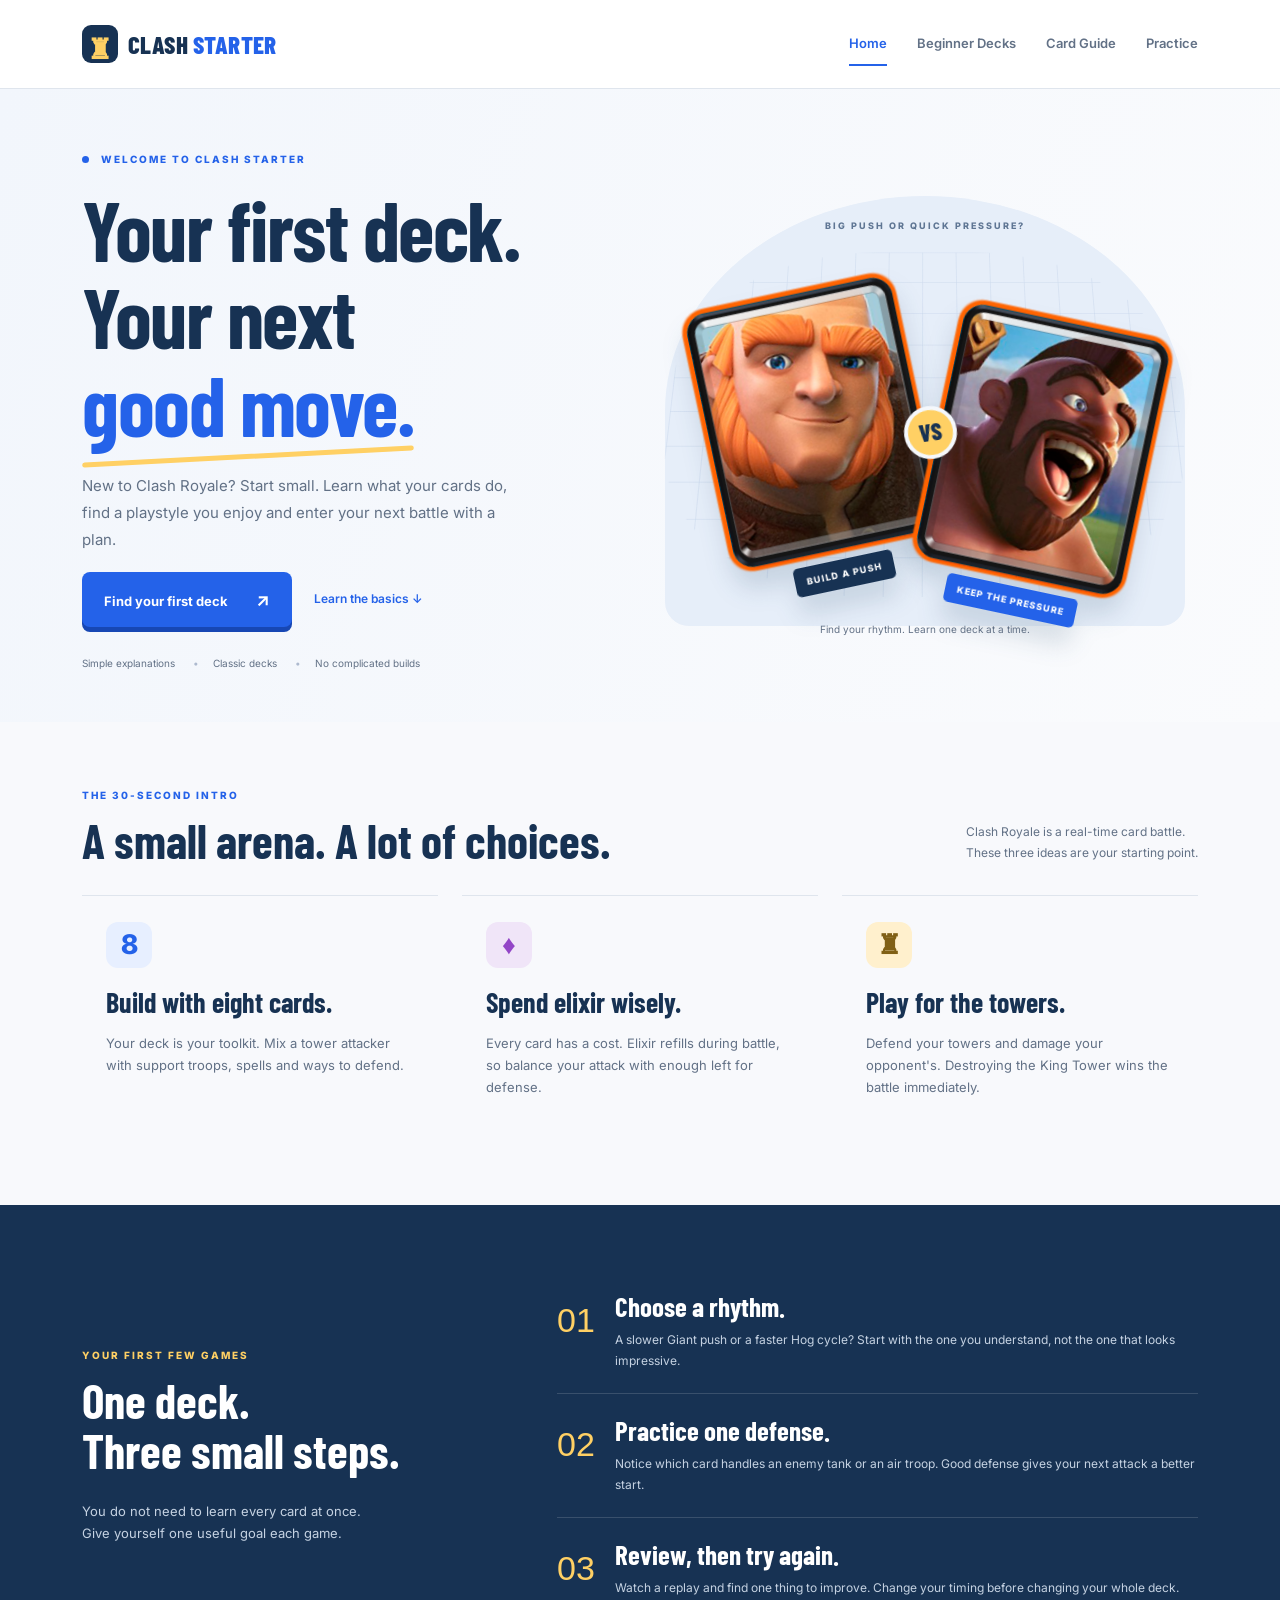
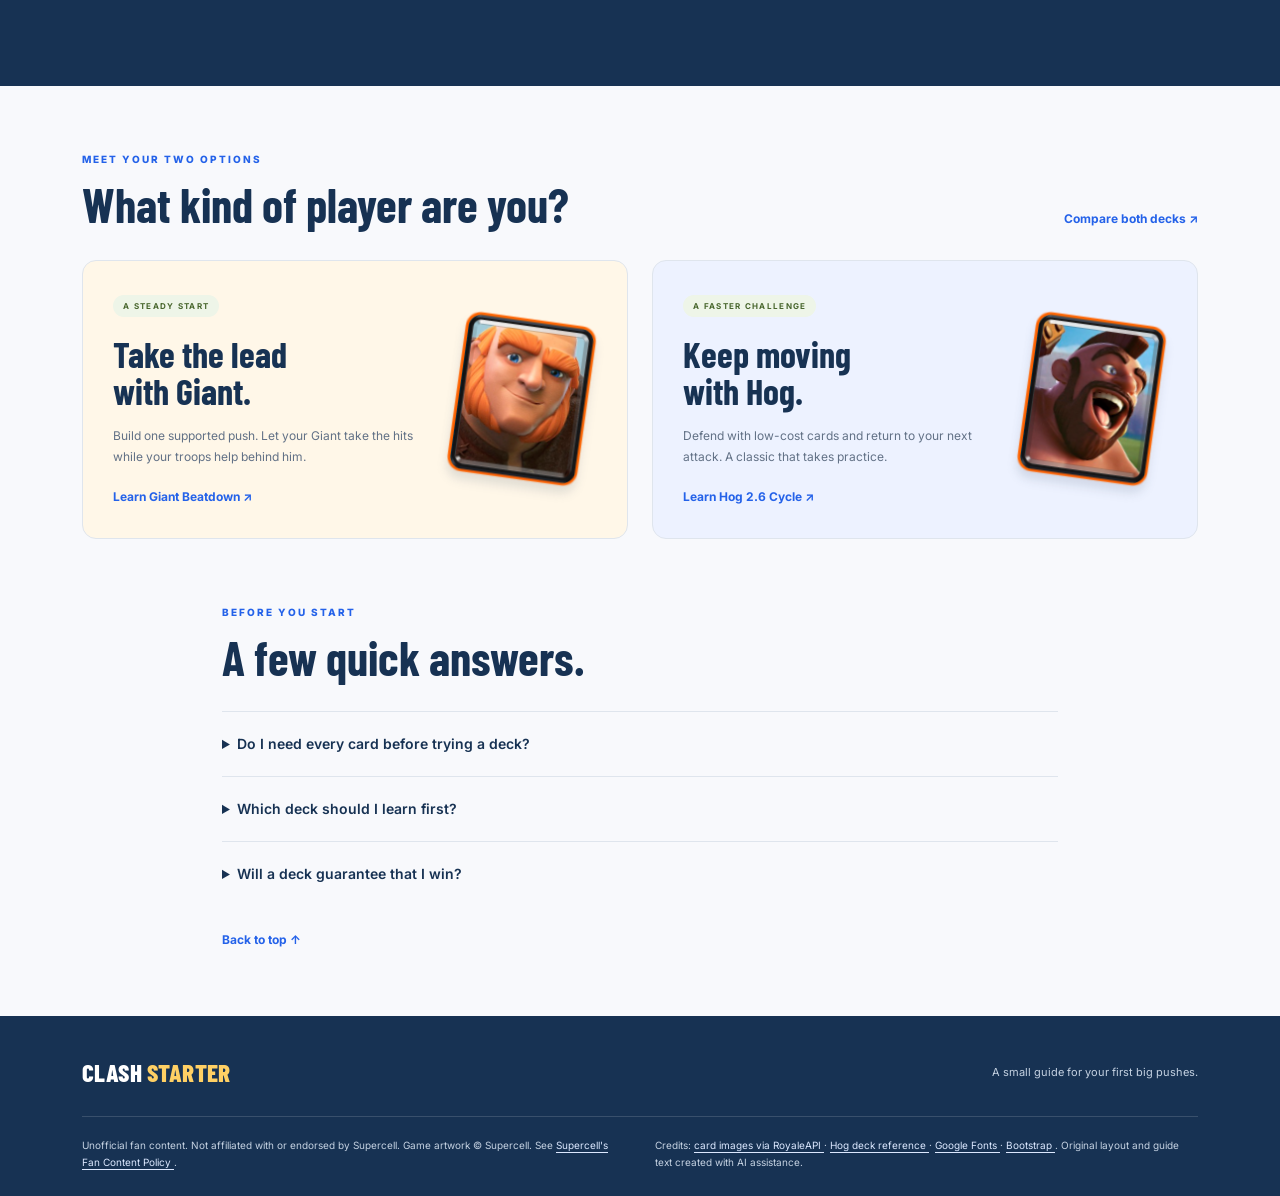
==== commit 3c09c24d: "Add card guide and interactive practice planner" ====
--- a/index.html
+++ b/index.html
@@ -32,6 +32,8 @@
         <nav aria-label="Main navigation">
           <a href="index.html" class="active" aria-current="page">Home</a>
           <a href="decks.html">Beginner Decks</a>
+          <a href="cards.html">Card Guide</a>
+          <a href="practice.html">Practice</a>
         </nav>
       </div>
     </header>
--- a/css/style.css
+++ b/css/style.css
@@ -943,3 +943,61 @@
   }
 }
 
+
+/* Card Guide and Practice: shared colors, simple page-specific layouts. */
+.role-card {
+  height: 100%;
+  padding: 24px;
+  background: white;
+  border: 1px solid var(--line);
+  border-radius: 14px;
+}
+.role-card-top { display: flex; align-items: center; gap: 18px; margin-bottom: 20px; }
+.role-image { position: relative; flex: 0 0 75px; }
+.role-image img { width: 75px; height: auto; }
+.role-card h3 { font-size: 30px; margin: 6px 0; }
+.role-card .badge { white-space: normal; line-height: 1.5; letter-spacing: .5px; background: #edf3ff; color: var(--blue); }
+.role-card p { font-size: 13px; color: var(--muted); }
+.role-tip { border-top: 1px solid var(--line); padding-top: 14px; margin-bottom: 0; }
+.role-tip strong { color: var(--ink); }
+.combo-card { height: 100%; padding: 28px; background: white; border: 1px solid var(--line); border-radius: 14px; }
+.combo-images { display: flex; align-items: center; gap: 18px; margin-bottom: 20px; }
+.combo-images img { width: 90px; height: auto; }
+.combo-images span { color: var(--blue); font-size: 28px; font-weight: 700; }
+.combo-card h3 { font-size: 30px; }
+.combo-card p { color: var(--muted); font-size: 13px; }
+.guide-next { display: flex; justify-content: space-between; align-items: center; gap: 24px; margin-top: 35px; }
+.guide-next p { margin: 0; }
+.guide-next .btn { flex-shrink: 0; }
+.planner-panel { padding: 32px; background: white; border: 1px solid var(--line); border-radius: 14px; }
+.planner-intro { margin: 20px 0 28px; color: var(--muted); font-size: 13px; }
+.form-label { font-size: 14px; font-weight: 700; }
+.form-select { padding: 13px 36px 13px 14px; color: var(--ink); border-color: #aab9cb; font-size: 14px; }
+.form-select:focus, .form-check-input:focus { border-color: var(--purple); box-shadow: 0 0 0 3px #9346c733; }
+.form-check-input:checked { background-color: var(--blue); border-color: var(--blue); }
+.time-options { display: flex; flex-wrap: wrap; gap: 15px 24px; }
+.form-check-label { font-size: 13px; }
+.reset-plan { color: var(--ink); margin-left: 12px; font-size: 13px; }
+.reset-plan:hover { background: #edf2f8; }
+.practice-note { background: #fff4d9; border-radius: 14px; padding: 32px; }
+.practice-note h2 { font-size: 37px; margin: 12px 0 22px; }
+.practice-note p, .practice-note li { color: #5b6070; font-size: 13px; }
+.practice-note ul { padding-left: 20px; margin: 20px 0; }
+.practice-note li { margin-bottom: 10px; }
+.plan-result { margin-top: 32px; padding: 32px; background: var(--ink); color: white; border-radius: 14px; }
+.plan-result .eyebrow { color: var(--gold); }
+.plan-result h2 { margin-bottom: 20px; }
+.plan-result h2:focus-visible { outline: 2px solid var(--gold); outline-offset: 6px; }
+.plan-result>p:not(.eyebrow) { color: #c5d2e2; font-size: 13px; }
+.plan-reminder { margin: 18px 0 0; }
+button:focus-visible { outline: 3px solid var(--purple); outline-offset: 5px; }
+[hidden] { display: none !important; }
+@media (max-width: 575px) {
+  nav { gap: 15px; }
+  nav a { font-size: 10px; }
+  .header-inner { padding-bottom: 10px; }
+  .guide-next { align-items: flex-start; flex-direction: column; }
+  .planner-panel, .practice-note, .plan-result { padding: 22px; }
+  .planner-panel h2 { font-size: 34px; }
+  .combo-card { padding: 22px; }
+}
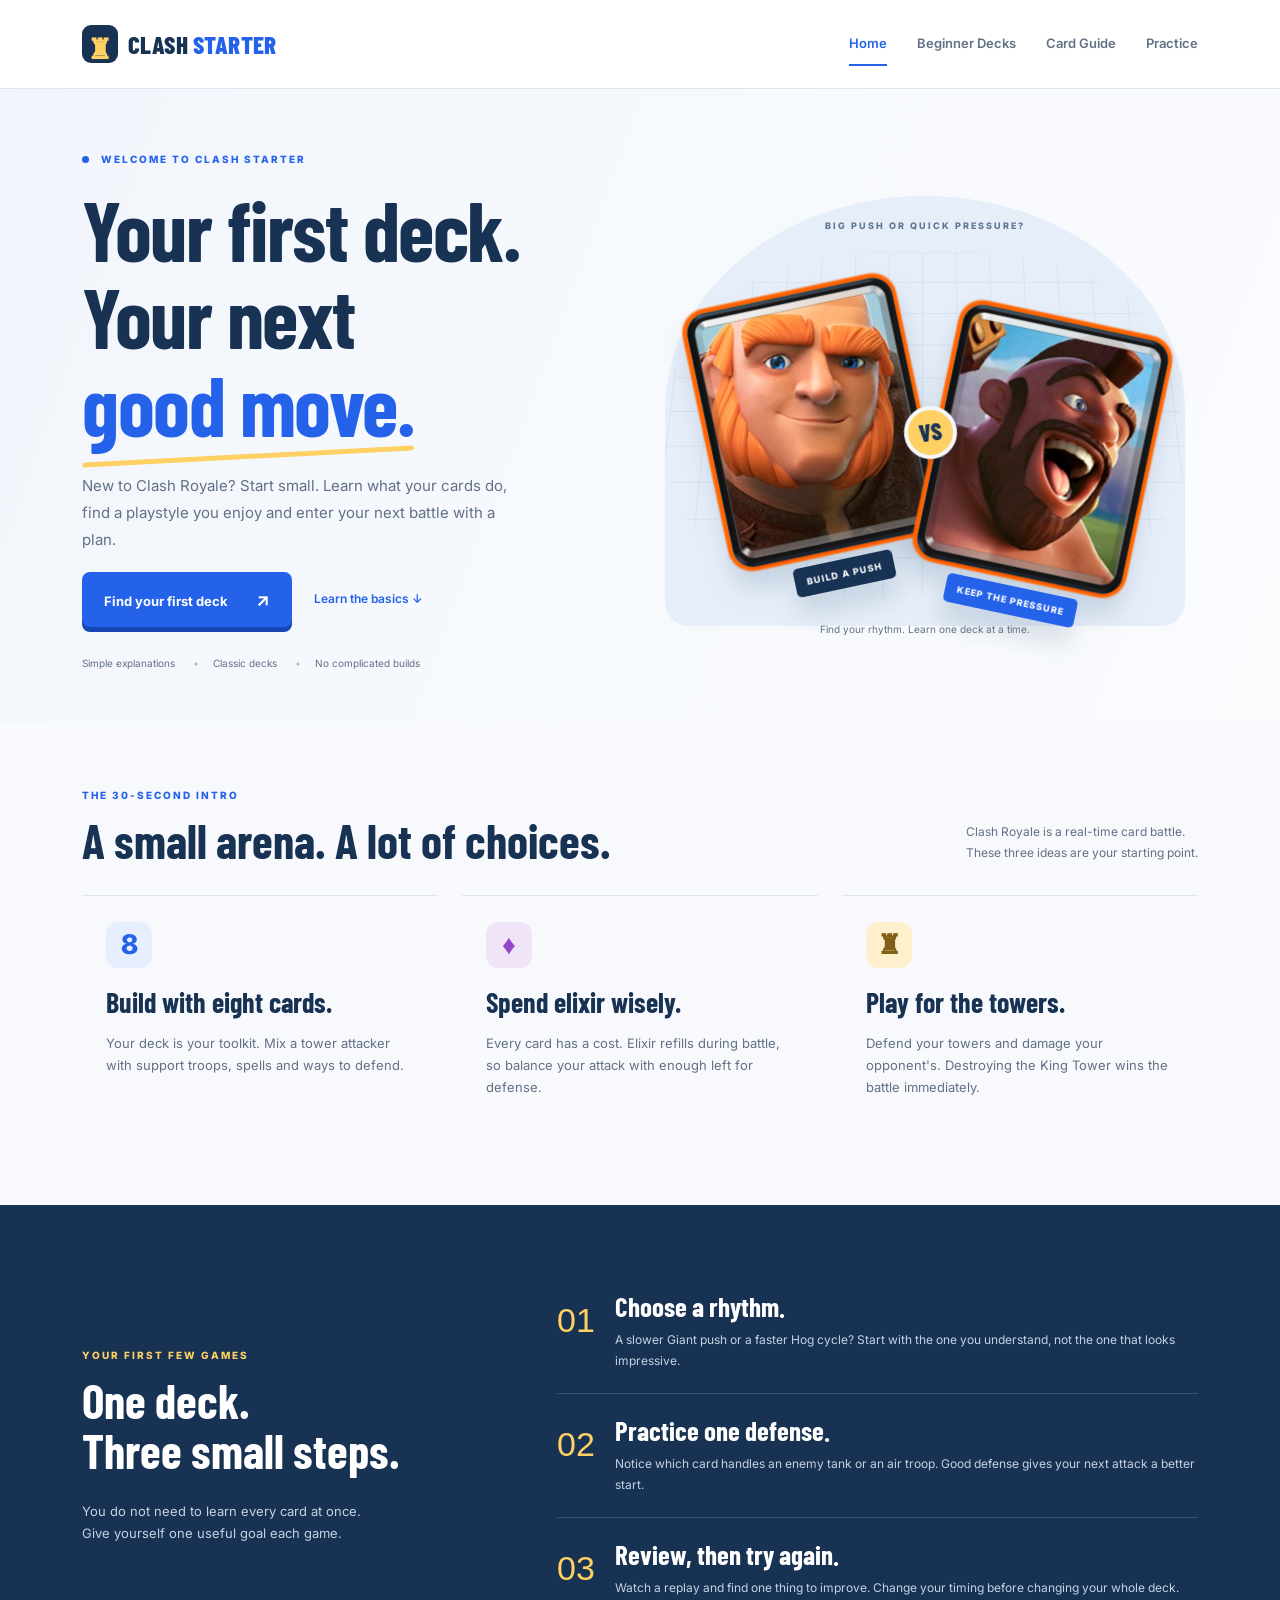
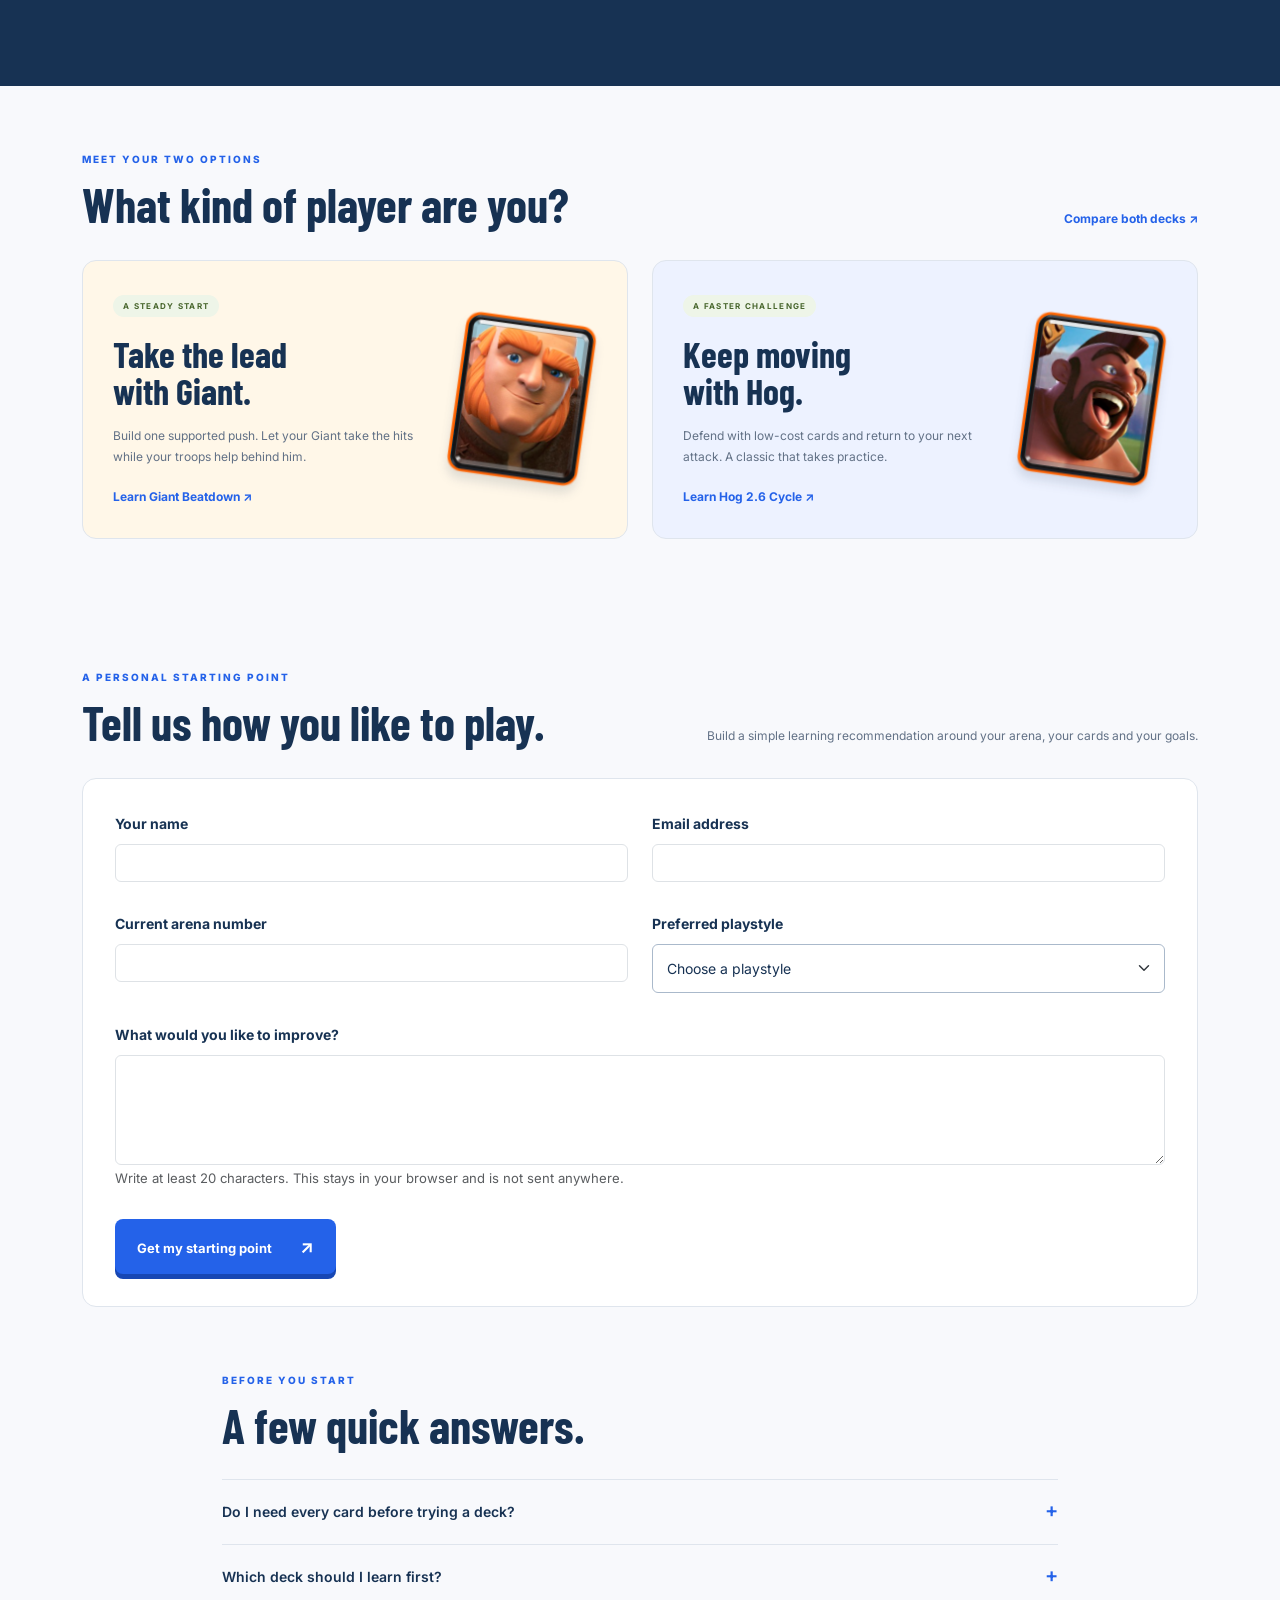
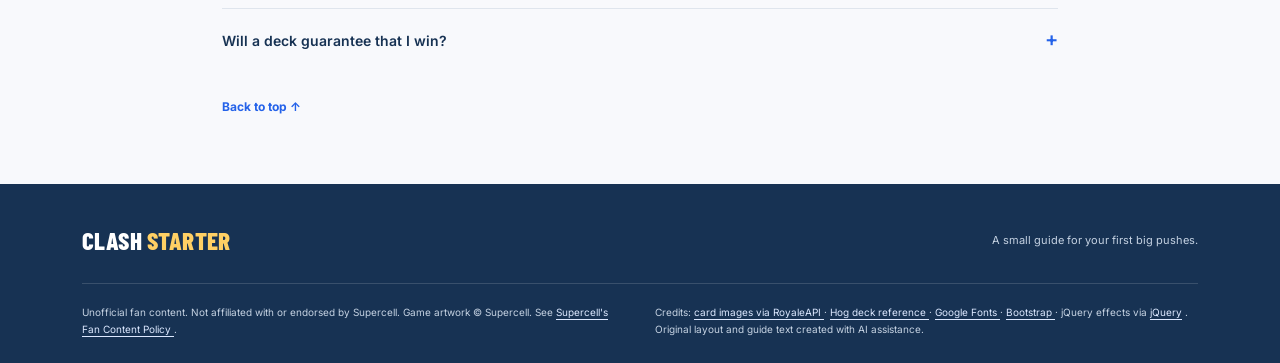
==== commit 44937824: "Add deck request form and searchable card catalog" ====
--- a/index.html
+++ b/index.html
@@ -120,11 +120,71 @@
           </div>
         </div>
       </section>
+      <section class="container section deck-request-section" aria-labelledby="request-title">
+        <div class="section-heading">
+          <div><p class="eyebrow">A PERSONAL STARTING POINT</p><h2 id="request-title">Tell us how you like to play.</h2></div>
+          <p>Build a simple learning recommendation around your arena, your cards and your goals.</p>
+        </div>
+        <div class="planner-panel">
+          <form id="deck-request-form" novalidate>
+            <div class="row g-4">
+              <div class="col-md-6">
+                <label class="form-label" for="request-name">Your name</label>
+                <input class="form-control request-input" id="request-name" name="name" autocomplete="name" required aria-describedby="request-name-error">
+                <span class="field-error" id="request-name-error"></span>
+              </div>
+              <div class="col-md-6">
+                <label class="form-label" for="request-email">Email address</label>
+                <input class="form-control request-input" id="request-email" name="email" type="email" autocomplete="email" required aria-describedby="request-email-error">
+                <span class="field-error" id="request-email-error"></span>
+              </div>
+              <div class="col-md-6">
+                <label class="form-label" for="request-arena">Current arena number</label>
+                <input class="form-control request-input" id="request-arena" name="arena" type="number" min="1" max="28" step="1" inputmode="numeric" required aria-describedby="request-arena-error">
+                <span class="field-error" id="request-arena-error"></span>
+              </div>
+              <div class="col-md-6">
+                <label class="form-label" for="request-style">Preferred playstyle</label>
+                <select class="form-select request-input" id="request-style" name="playstyle" required aria-describedby="request-style-error">
+                  <option value="">Choose a playstyle</option>
+                  <option value="steady">Build a steady push</option>
+                  <option value="fast">Play fast and cycle cards</option>
+                  <option value="unsure">I am still deciding</option>
+                </select>
+                <span class="field-error" id="request-style-error"></span>
+              </div>
+              <div class="col-12">
+                <label class="form-label" for="request-goal">What would you like to improve?</label>
+                <textarea class="form-control request-input" id="request-goal" name="goal" rows="4" minlength="20" maxlength="240" required aria-describedby="request-goal-help request-goal-error"></textarea>
+                <span class="form-text" id="request-goal-help">Write at least 20 characters. This stays in your browser and is not sent anywhere.</span>
+                <span class="field-error" id="request-goal-error"></span>
+              </div>
+              <div class="col-12">
+                <button class="btn btn-primary" type="submit">Get my starting point <span aria-hidden="true">↗</span></button>
+              </div>
+            </div>
+          </form>
+          <div class="request-success" id="request-success" role="status" tabindex="-1" hidden>
+            <h3>Your learning brief is ready.</h3>
+            <p id="request-success-copy"></p>
+            <a class="text-link" href="decks.html">Explore the two beginner decks ↗</a>
+          </div>
+        </div>
+      </section>
       <section class="container home-faq" aria-labelledby="faq-title">
         <p class="eyebrow">BEFORE YOU START</p><h2 id="faq-title">A few quick answers.</h2>
-        <details><summary>Do I need every card before trying a deck?</summary><p>To play the exact list, yes. Check which cards you have unlocked first. In particular, classic Hog 2.6 includes The Log, a Legendary card. This guide does not assume every card is available on your first day.</p></details>
-        <details><summary>Which deck should I learn first?</summary><p>Start with Giant Beatdown if you want a clearer attack plan: a tank in front and support behind. Try Hog 2.6 when you are ready to practice precise defense and a faster cycle.</p></details>
-        <details><summary>Will a deck guarantee that I win?</summary><p>No. Card levels, matchups, placement and timing all matter. These decks are starting points for learning, not a promise of wins or a ranking of the current meta.</p></details>
+        <div class="faq-item">
+          <h3><button class="faq-trigger" id="faq-trigger-1" type="button" aria-expanded="false" aria-controls="faq-answer-1">Do I need every card before trying a deck?</button></h3>
+          <div class="faq-answer" id="faq-answer-1" role="region" aria-labelledby="faq-trigger-1" hidden><p>To play the exact list, yes. Check which cards you have unlocked first. In particular, classic Hog 2.6 includes The Log, a Legendary card. This guide does not assume every card is available on your first day.</p></div>
+        </div>
+        <div class="faq-item">
+          <h3><button class="faq-trigger" id="faq-trigger-2" type="button" aria-expanded="false" aria-controls="faq-answer-2">Which deck should I learn first?</button></h3>
+          <div class="faq-answer" id="faq-answer-2" role="region" aria-labelledby="faq-trigger-2" hidden><p>Start with Giant Beatdown if you want a clearer attack plan: a tank in front and support behind. Try Hog 2.6 when you are ready to practice precise defense and a faster cycle.</p></div>
+        </div>
+        <div class="faq-item">
+          <h3><button class="faq-trigger" id="faq-trigger-3" type="button" aria-expanded="false" aria-controls="faq-answer-3">Will a deck guarantee that I win?</button></h3>
+          <div class="faq-answer" id="faq-answer-3" role="region" aria-labelledby="faq-trigger-3" hidden><p>No. Card levels, matchups, placement and timing all matter. These decks are starting points for learning, not a promise of wins or a ranking of the current meta.</p></div>
+        </div>
         <a class="back-top" href="#">Back to top ↑</a>
       </section>
     </main>
@@ -166,10 +226,13 @@
             <a href="https://getbootstrap.com/">
               Bootstrap
             </a>
+            · jQuery effects via <a href="https://jquery.com/">jQuery</a>
             . Original layout and guide text created with AI assistance.
           </p>
         </div>
       </div>
     </footer>
+    <script src="assets/vendor/jquery-3.7.1.min.js"></script>
+    <script src="js/home.js" defer></script>
   </body>
 </html>
--- a/css/style.css
+++ b/css/style.css
@@ -1001,3 +1001,73 @@
   .planner-panel h2 { font-size: 34px; }
   .combo-card { padding: 22px; }
 }
+
+.request-input:focus-visible, #card-search:focus-visible, #role-filter:focus-visible {
+  outline: 3px solid var(--purple);
+  outline-offset: 2px;
+  border-color: var(--purple);
+  box-shadow: 0 0 0 3px #9346c733;
+}
+.field-error {
+  display: block;
+  min-height: 0;
+  margin-top: 5px;
+  color: #a52a2a;
+  font-size: 12px;
+  font-weight: 600;
+}
+.request-input[aria-invalid="true"] { border-color: #a52a2a; }
+.request-success {
+  margin-top: 28px;
+  padding: 24px;
+  border-left: 4px solid #3d7d4b;
+  border-radius: 8px;
+  background: #edf8ef;
+}
+.request-success:focus { outline: 3px solid var(--purple); outline-offset: 4px; }
+.request-success h3 { font-size: 28px; margin: 0 0 8px; }
+.request-success p { color: #3c5d43; font-size: 13px; }
+.faq-item { border-top: 1px solid var(--line); padding: 0; }
+.faq-item h3 { margin: 0; font-size: 1rem; line-height: inherit; }
+.faq-trigger {
+  display: block;
+  width: 100%;
+  border: 0;
+  padding: 20px 0;
+  background: transparent;
+  color: var(--ink);
+  text-align: left;
+  font-family: Inter,Arial,sans-serif;
+  font-size: 14px;
+  font-weight: 600;
+}
+.faq-trigger:hover { color: var(--blue); }
+.faq-trigger:after { content: '+'; float: right; color: var(--blue); font-size: 20px; line-height: 1; }
+.faq-trigger[aria-expanded="true"]:after { content: '−'; }
+.faq-answer { overflow: hidden; }
+.faq-answer p { font-size: 13px; color: var(--muted); margin: 0 0 20px; }
+.catalog-section { background: #edf2f8; border-block: 1px solid var(--line); }
+.catalog-controls { display: grid; grid-template-columns: minmax(0,2fr) minmax(220px,1fr); gap: 20px; align-items: end; margin-bottom: 18px; }
+.catalog-controls .form-label { display: block; }
+.catalog-stats { min-height: 25px; color: var(--muted); font-size: 12px; font-weight: 700; margin: 0 0 16px; }
+.card-catalog { display: grid; grid-template-columns: repeat(4,minmax(0,1fr)); gap: 16px; list-style: none; margin: 0; padding: 0; }
+.catalog-card { min-width: 0; padding: 16px; background: #fff; border: 1px solid var(--line); border-radius: 12px; box-shadow: 0 4px 0 #e4e9f0; transition: transform .18s,box-shadow .18s; }
+.catalog-card:hover { transform: translateY(-4px); box-shadow: 0 8px 16px #17325316; }
+.catalog-card-image { position: relative; max-width: 130px; margin: 0 auto 12px; }
+.catalog-card-image img { display: block; width: 100%; height: auto; }
+.catalog-card h3 { font-size: 23px; margin: 8px 0 2px; }
+.catalog-card-role { color: var(--blue); font-size: 10px; font-weight: 800; text-transform: uppercase; letter-spacing: 1px; margin: 0 0 7px; }
+.catalog-card-note { min-height: 61px; color: var(--muted); font-size: 11px; line-height: 1.5; margin: 0 0 10px; }
+.catalog-card-decks { border-top: 1px solid var(--line); padding-top: 9px; color: var(--muted); font-size: 9px; font-weight: 600; line-height: 1.4; margin: 0; }
+.catalog-empty { padding: 20px; color: #72581c; background: #fff8e8; border-left: 3px solid var(--gold); border-radius: 0 8px 8px 0; font-size: 13px; }
+@media(max-width:991px) {
+  .card-catalog { grid-template-columns: repeat(3,minmax(0,1fr)); }
+}
+@media(max-width:575px) {
+  .catalog-controls { grid-template-columns: 1fr; gap: 10px; }
+  .card-catalog { grid-template-columns: repeat(2,minmax(0,1fr)); gap: 10px; }
+  .catalog-card { padding: 12px 9px; }
+  .catalog-card-note { min-height: 76px; font-size: 10px; }
+  .catalog-card h3 { font-size: 20px; }
+  .request-success { padding: 18px; }
+}
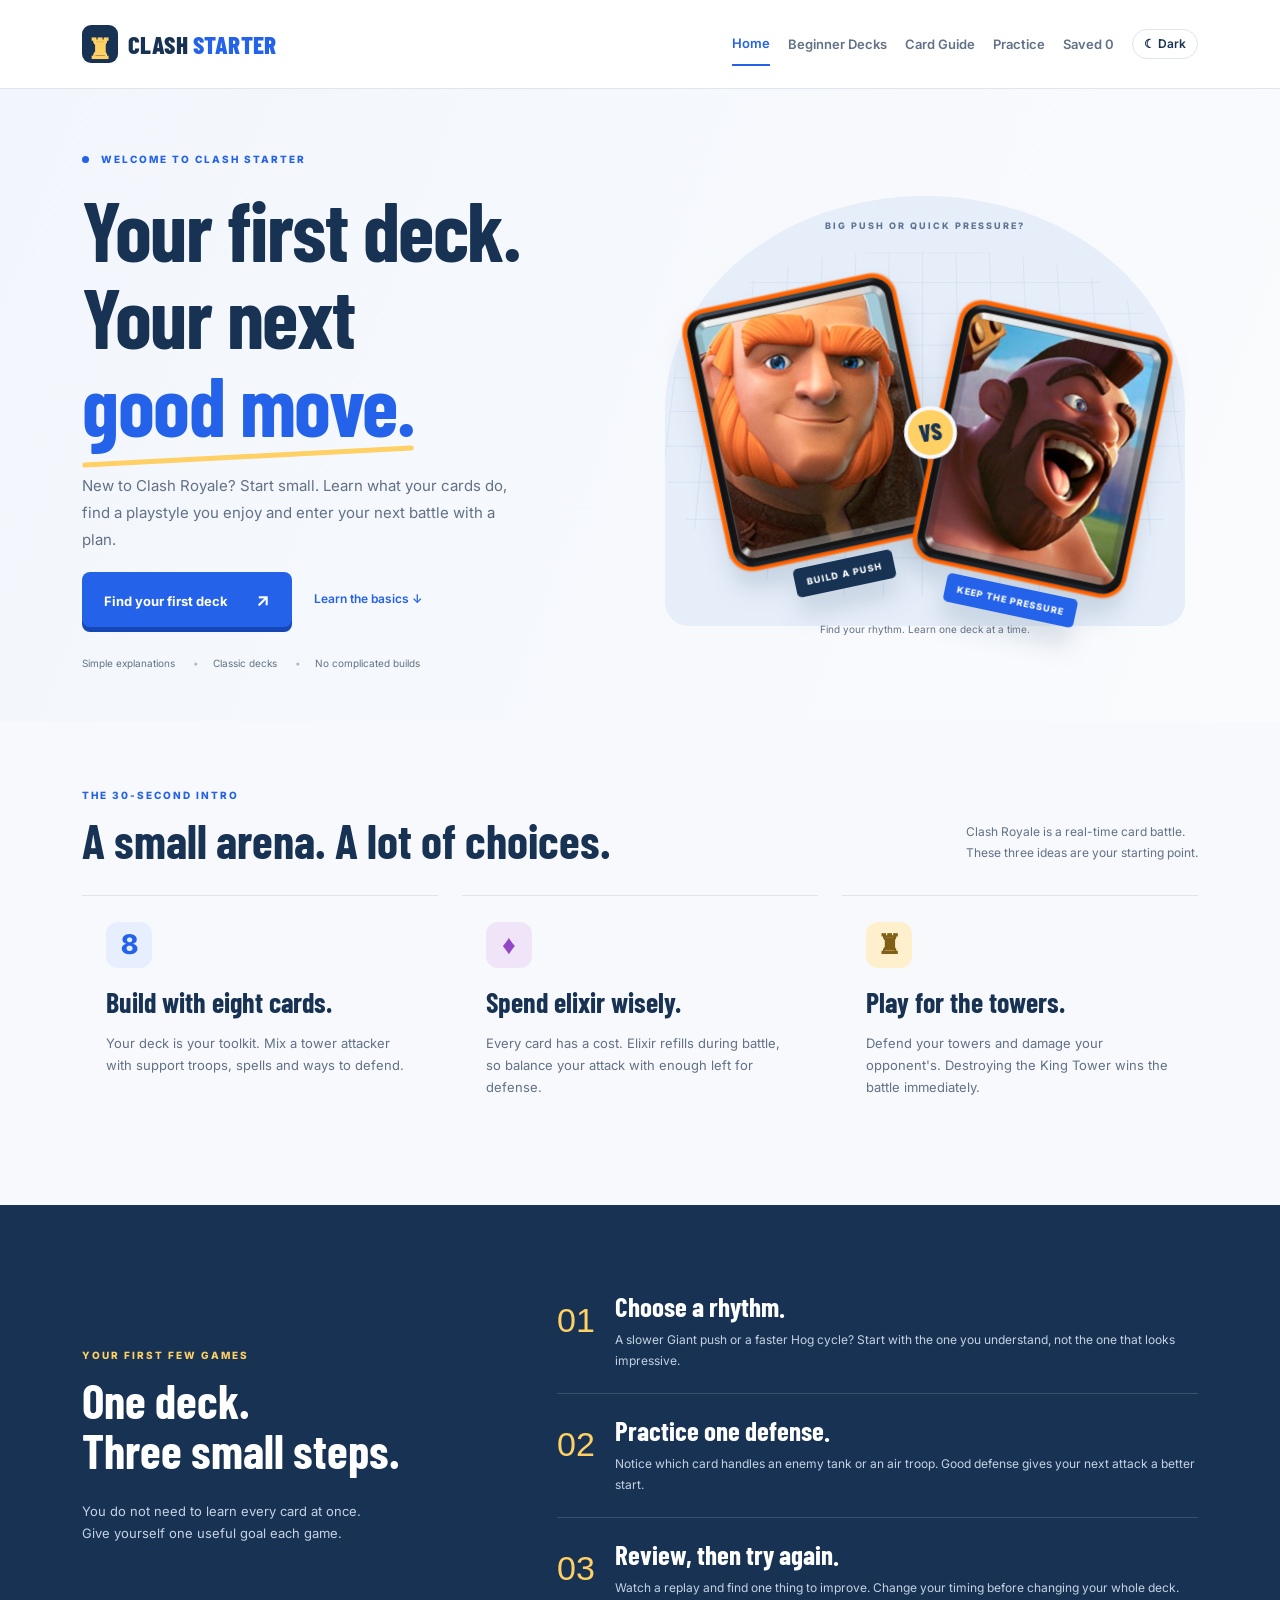
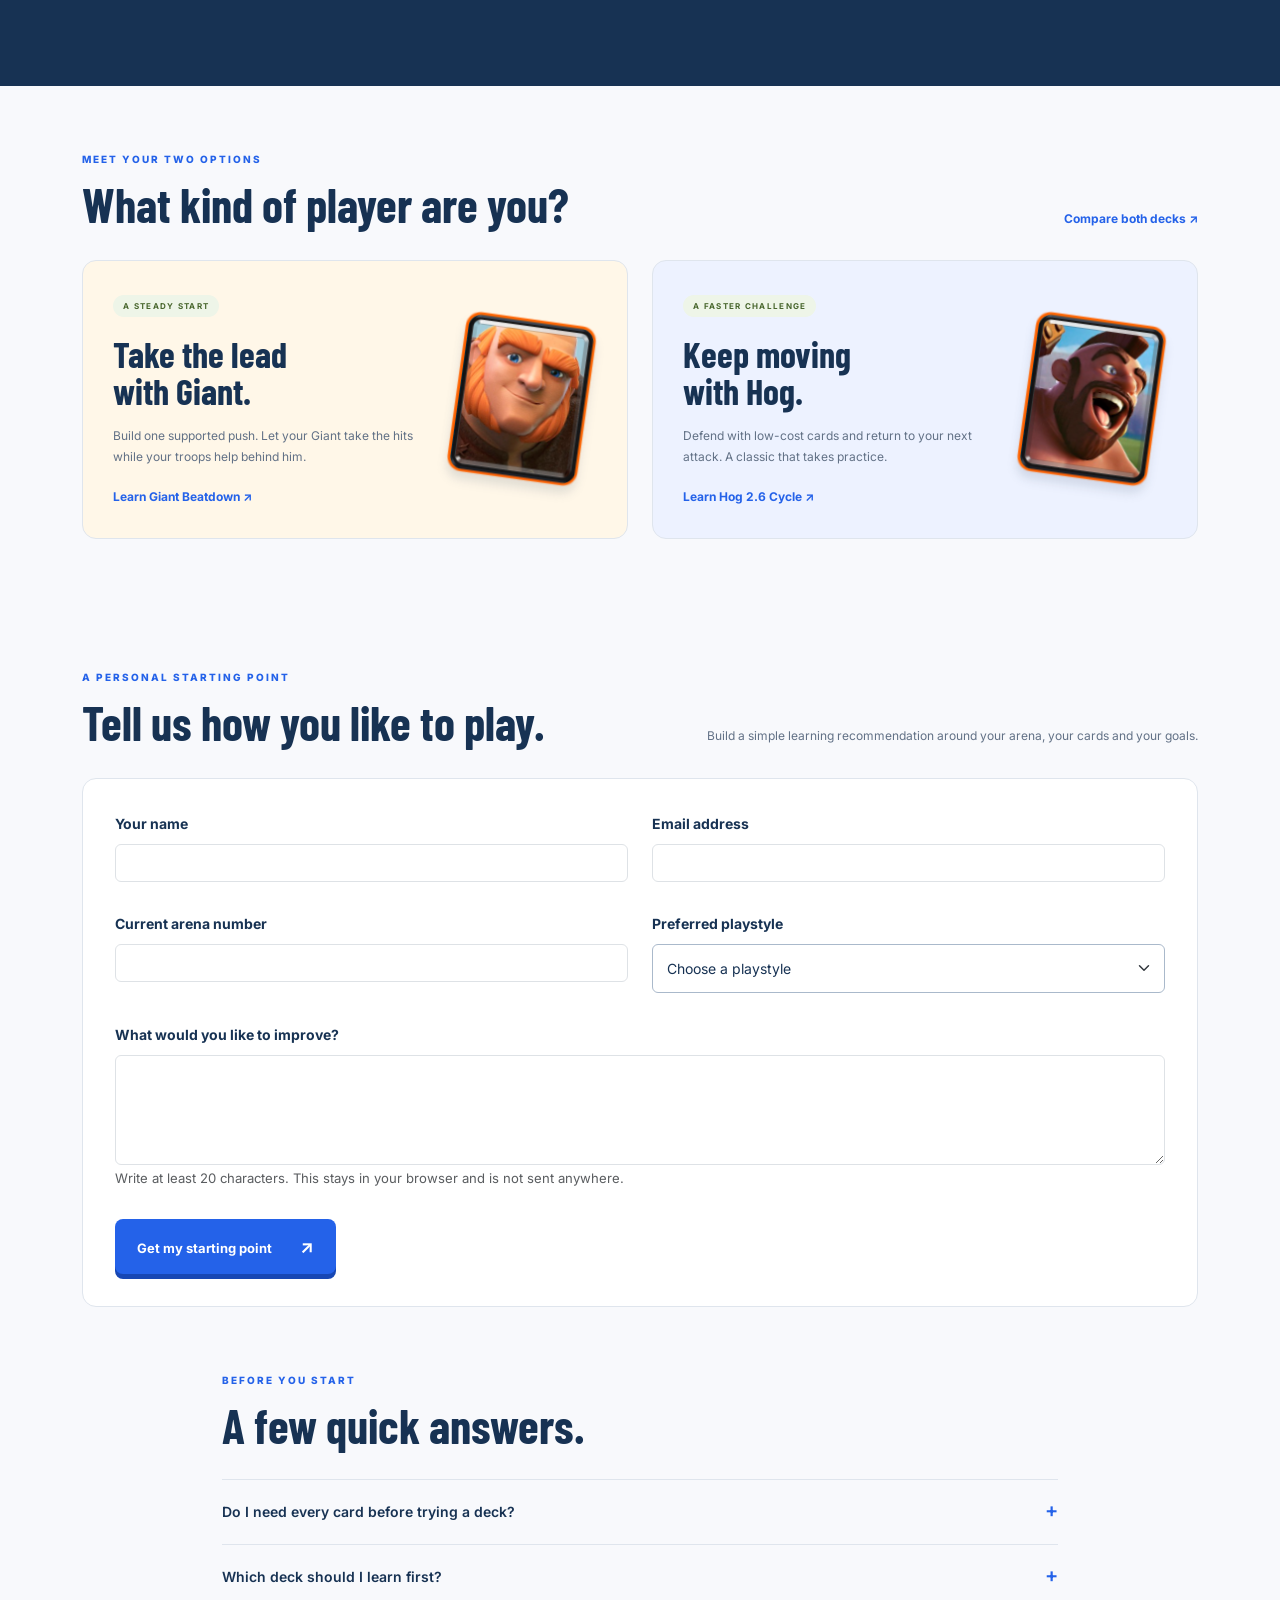
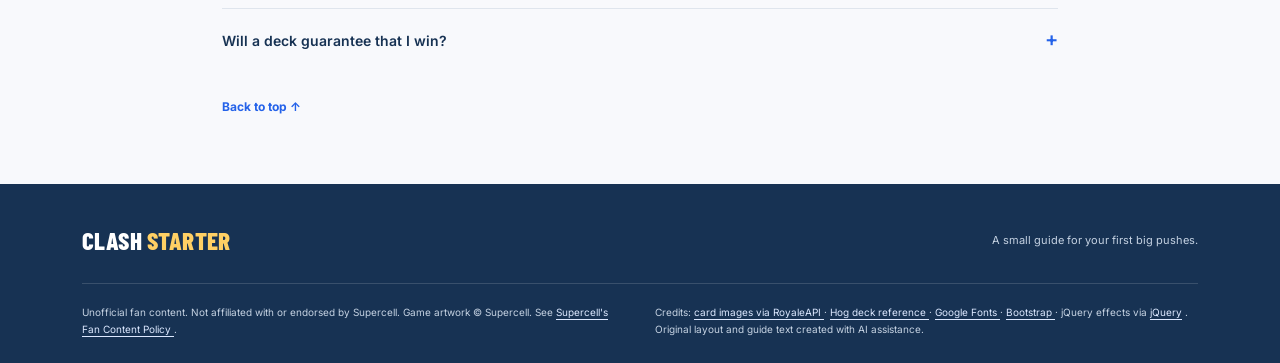
==== commit 4d77a25d: "Add saved card collection and persistent theme preferences" ====
--- a/index.html
+++ b/index.html
@@ -12,12 +12,15 @@
     <link rel="preconnect" href="https://fonts.gstatic.com" crossorigin>
     <link href="https://fonts.googleapis.com/css2?family=Barlow+Condensed:wght@600;700;800&family=Inter:wght@400;500;600;700;800&display=swap" rel="stylesheet">
     <link rel="stylesheet" href="assets/vendor/bootstrap.min.css">
+    <script>try { document.documentElement.dataset.theme = localStorage.getItem('clashStarter.theme.v1') || 'light'; } catch (_) { document.documentElement.dataset.theme = 'light'; }</script>
     <link rel="stylesheet" href="css/style.css">
+    <link rel="stylesheet" href="css/final.css">
   </head>
   <body>
     <a class="skip-link" href="#main">
       Skip to content
     </a>
+    <p class="visually-hidden" id="site-status" role="status" aria-live="polite"></p>
     <header class="site-header">
       <div class="container header-inner">
         <a class="brand" href="index.html" aria-label="Clash Starter home">
@@ -34,6 +37,8 @@
           <a href="decks.html">Beginner Decks</a>
           <a href="cards.html">Card Guide</a>
           <a href="practice.html">Practice</a>
+          <a class="saved-count-link" href="decks.html#saved-cards">Saved <span class="saved-card-count">0</span></a>
+          <button class="theme-toggle" type="button" aria-pressed="false">☾ Dark</button>
         </nav>
       </div>
     </header>
@@ -233,6 +238,7 @@
       </div>
     </footer>
     <script src="assets/vendor/jquery-3.7.1.min.js"></script>
+    <script src="js/site.js" defer></script>
     <script src="js/home.js" defer></script>
   </body>
 </html>
--- a/css/style.css
+++ b/css/style.css
@@ -1017,6 +1017,56 @@
   font-weight: 600;
 }
 .request-input[aria-invalid="true"] { border-color: #a52a2a; }
+
+.card-guide-controls { display: grid; grid-template-columns: minmax(0, 2fr) minmax(210px, 1fr); gap: 18px; margin: 28px 0 14px; }
+.card-guide-controls .form-control { padding: 13px 14px; border-color: #aab9cb; font-size: 14px; }
+.card-guide-controls .form-control:focus { border-color: var(--purple); box-shadow: 0 0 0 3px #9346c733; }
+.catalog-stats { margin: 12px 0 20px; color: var(--muted); font-size: 13px; font-weight: 600; }
+.role-deck { margin: 16px 0 0!important; color: var(--blue)!important; font-size: 11px!important; font-weight: 700; text-transform: uppercase; letter-spacing: .04em; }
+.empty-state { margin: 18px 0 0; padding: 22px; border: 1px dashed #aab9cb; border-radius: 12px; color: var(--muted); background: #fff; }
+.quiz-intro, .journal-intro { max-width: 680px; color: var(--muted); }
+.quiz-form { margin-top: 25px; }
+.quiz-question { margin: 0 0 18px; padding: 20px; border: 1px solid var(--line); border-radius: 12px; background: #fff; }
+.quiz-question legend { float: none; width: auto; margin: 0 0 12px; font-size: 16px; font-weight: 700; }
+.quiz-option { display: flex; align-items: center; gap: 10px; width: fit-content; margin: 9px 0; color: var(--muted); font-size: 14px; cursor: pointer; }
+.quiz-option input { width: 17px; height: 17px; accent-color: var(--blue); }
+.quiz-option input:focus-visible { outline: 3px solid var(--purple); outline-offset: 3px; }
+.quiz-actions { display: flex; align-items: center; gap: 12px; flex-wrap: wrap; }
+.quiz-result { margin-top: 26px; padding: 26px; border: 1px solid var(--line); border-radius: 14px; background: #fff; }
+.quiz-result .eyebrow { color: var(--blue); }
+.quiz-result h3 { margin: 0 0 18px; font-size: 28px; }
+.quiz-result h3:focus-visible { outline: 3px solid var(--purple); outline-offset: 5px; }
+.quiz-feedback { display: grid; gap: 10px; margin: 0; padding-left: 22px; }
+.quiz-feedback li { padding-left: 4px; color: var(--muted); font-size: 13px; }
+.quiz-feedback li::marker { font-weight: 700; }
+.quiz-correct::marker { color: #167348; }
+.quiz-incorrect::marker { color: #a52a2a; }
+.quiz-error { color: #a52a2a; font-weight: 700; }
+.journal-form { padding: 26px; border: 1px solid var(--line); border-radius: 14px; background: #fff; }
+.journal-form .form-control, .journal-form .form-select { border-color: #aab9cb; font-size: 14px; }
+.journal-form .form-control:focus, .journal-form .form-select:focus { border-color: var(--purple); box-shadow: 0 0 0 3px #9346c733; }
+.journal-input[aria-invalid="true"] { border-color: #a52a2a; }
+.journal-hint { display: block; margin-top: 5px; color: var(--muted); font-size: 11px; }
+.journal-summary { display: grid; grid-template-columns: repeat(3, minmax(0, 1fr)); gap: 12px; margin-bottom: 16px; }
+.journal-summary p { margin: 0; padding: 17px 13px; border-radius: 10px; background: #edf3ff; color: var(--muted); font-size: 12px; text-align: center; }
+.journal-summary strong { display: block; color: var(--ink); font-size: 23px; }
+.journal-entries { display: grid; gap: 12px; margin: 0; padding: 0; list-style: none; }
+.journal-entry { padding: 19px; border: 1px solid var(--line); border-radius: 12px; background: #fff; }
+.journal-entry-header { display: flex; align-items: flex-start; justify-content: space-between; gap: 12px; }
+.journal-entry h3 { margin: 0; font-size: 18px; }
+.journal-entry-meta { margin: 9px 0; color: var(--blue); font-size: 12px; font-weight: 700; }
+.journal-entry-note { margin: 0; color: var(--muted); font-size: 13px; overflow-wrap: anywhere; }
+.journal-delete { padding: 5px 9px; border: 1px solid var(--line); border-radius: 7px; background: transparent; color: var(--ink); font-size: 11px; font-weight: 700; cursor: pointer; }
+.journal-delete:hover { background: #edf2f8; }
+.journal-delete:focus-visible { outline: 3px solid var(--purple); outline-offset: 3px; }
+.journal-message { margin: 0 0 18px; padding: 12px 15px; border-radius: 9px; background: #e7f5ec; color: #185c38; font-size: 13px; font-weight: 700; }
+.journal-message.is-error { background: #fff0ef; color: #8b2424; }
+@media (max-width: 767px) {
+  .card-guide-controls { grid-template-columns: 1fr; }
+  .journal-summary { grid-template-columns: 1fr; }
+  .journal-summary p { display: flex; align-items: center; justify-content: center; gap: 8px; }
+  .journal-summary strong { display: inline; }
+}
 .request-success {
   margin-top: 28px;
   padding: 24px;
--- a/css/final.css
+++ b/css/final.css
@@ -0,0 +1,132 @@
+/* Final release preferences and cross-page collection. */
+:root {
+  --surface: #ffffff;
+  --surface-alt: #edf2f8;
+  --field: #ffffff;
+}
+
+[hidden] { display: none !important; }
+
+html[data-theme="dark"] {
+  color-scheme: dark;
+  --ink: #edf4ff;
+  --muted: #b6c4d7;
+  --blue: #91b2ff;
+  --purple: #d5a8ff;
+  --paper: #111a27;
+  --line: #34445b;
+  --surface: #1a2738;
+  --surface-alt: #202f43;
+  --field: #142132;
+}
+
+html[data-theme="dark"] body { background: var(--paper); color: var(--ink); }
+html[data-theme="dark"] .site-header,
+html[data-theme="dark"] .planner-panel,
+html[data-theme="dark"] .request-card,
+html[data-theme="dark"] .request-success,
+html[data-theme="dark"] .basic-block,
+html[data-theme="dark"] .role-card,
+html[data-theme="dark"] .combo-card,
+html[data-theme="dark"] .quiz-question,
+html[data-theme="dark"] .quiz-result,
+html[data-theme="dark"] .journal-form,
+html[data-theme="dark"] .journal-entry,
+html[data-theme="dark"] .catalog-card,
+html[data-theme="dark"] .saved-card-item,
+html[data-theme="dark"] .empty-state { background: var(--surface); color: var(--ink); }
+html[data-theme="dark"] .hero { background: linear-gradient(110deg, #1a293b, #111a27); }
+html[data-theme="dark"] .deck-intro,
+html[data-theme="dark"] .catalog-section,
+html[data-theme="dark"] .comparison-section,
+html[data-theme="dark"] .saved-cards-section { background-color: var(--surface-alt); }
+html[data-theme="dark"] .hero-card { background: #26384e; }
+html[data-theme="dark"] .playstyle-card { background: #2c2b32; }
+html[data-theme="dark"] .hog-preview { background: #202e45; }
+html[data-theme="dark"] .basic-symbol { background: #263953; }
+html[data-theme="dark"] .basic-symbol.purple { background: #392849; }
+html[data-theme="dark"] .basic-symbol.gold { background: #46391e; color: #ffdc8a; }
+html[data-theme="dark"] .average,
+html[data-theme="dark"] .journal-summary p { background: #26364b; color: var(--muted); }
+html[data-theme="dark"] .comparison-table { --bs-table-color: var(--ink); --bs-table-bg: var(--surface); --bs-table-border-color: var(--line); }
+html[data-theme="dark"] .form-control,
+html[data-theme="dark"] .form-select,
+html[data-theme="dark"] input,
+html[data-theme="dark"] textarea,
+html[data-theme="dark"] select { background-color: var(--field); border-color: #53647b; color: var(--ink); }
+html[data-theme="dark"] .form-control::placeholder,
+html[data-theme="dark"] input::placeholder,
+html[data-theme="dark"] textarea::placeholder { color: #a3b1c5; opacity: 1; }
+html[data-theme="dark"] .faq-trigger,
+html[data-theme="dark"] .saved-card-remove { color: var(--ink); }
+html[data-theme="dark"] .catalog-card-decks { border-color: var(--line); }
+html[data-theme="dark"] .catalog-empty { background: #3a321f; color: #ffe5a2; }
+html[data-theme="dark"] .request-success { border-left-color: #65c991; }
+html[data-theme="dark"] .request-success p,
+html[data-theme="dark"] .journal-message { color: #c5f0d5; }
+html[data-theme="dark"] .journal-message { background: #203a31; }
+html[data-theme="dark"] .journal-message.is-error { background: #47292d; color: #ffd1d1; }
+
+.header-inner { gap: 16px; }
+.header-inner > nav[aria-label="Main navigation"] { align-items: center; gap: 18px; }
+.saved-count-link { white-space: nowrap; }
+.theme-toggle {
+  flex: 0 0 auto;
+  border: 1px solid var(--line);
+  border-radius: 999px;
+  padding: 7px 11px;
+  background: var(--surface);
+  color: var(--ink);
+  font: 600 12px/1.2 Inter, Arial, sans-serif;
+  cursor: pointer;
+}
+.theme-toggle:hover, .saved-card-remove:hover { border-color: var(--blue); color: var(--blue); }
+.theme-toggle:focus-visible, .favorite-toggle:focus-visible, .saved-card-remove:focus-visible, #clear-saved-cards:focus-visible {
+  outline: 3px solid var(--purple);
+  outline-offset: 3px;
+}
+.favorite-toggle {
+  margin-top: 16px;
+  border: 1px solid var(--line);
+  border-radius: 8px;
+  padding: 8px 11px;
+  background: var(--surface);
+  color: var(--ink);
+  font: 700 12px Inter, Arial, sans-serif;
+  cursor: pointer;
+}
+.favorite-toggle[aria-pressed="true"] { border-color: #39845c; background: #e8f5ec; color: #185c38; }
+html[data-theme="dark"] .favorite-toggle[aria-pressed="true"] { background: #203a31; color: #c5f0d5; }
+.saved-card-list { display: grid; grid-template-columns: repeat(4, minmax(0, 1fr)); gap: 12px; margin: 22px 0; padding: 0; list-style: none; }
+.saved-card-item { display: grid; grid-template-columns: 48px 1fr; align-items: center; gap: 4px 12px; min-width: 0; padding: 12px; border: 1px solid var(--line); border-radius: 12px; background: var(--surface); }
+.saved-card-item img { grid-row: span 3; width: 48px; height: 58px; object-fit: contain; }
+.saved-card-item strong { overflow-wrap: anywhere; font-size: 13px; }
+.saved-card-item > span { color: var(--muted); font-size: 11px; }
+.saved-card-remove { justify-self: start; padding: 2px 0; border: 0; background: transparent; color: var(--muted); font: 700 11px Inter, Arial, sans-serif; cursor: pointer; }
+.saved-card-intro { color: var(--muted); }
+.quiz-option.is-correct { color: #17633a; font-weight: 700; }
+.quiz-option.is-correct span::after { content: "  ✓ Correct answer"; font-size: 11px; }
+.quiz-option.is-incorrect { color: #a52a2a; text-decoration: line-through; text-decoration-thickness: 2px; }
+.quiz-question-feedback { margin: 12px 0 0; padding: 12px 14px; border-left: 4px solid #39845c; border-radius: 0 8px 8px 0; background: #e8f5ec; color: #185c38; font-size: 13px; }
+.quiz-question-feedback.is-incorrect { border-left-color: #ad3b3b; background: #fff0ef; color: #7c2424; }
+.quiz-question-feedback strong, .quiz-question-feedback span { display: block; }
+.quiz-question-feedback span { margin-top: 4px; }
+html[data-theme="dark"] .quiz-option.is-correct { color: #b4efca; }
+html[data-theme="dark"] .quiz-option.is-incorrect { color: #ffbaba; }
+html[data-theme="dark"] .quiz-question-feedback { border-color: #65c991; background: #203a31; color: #c5f0d5; }
+html[data-theme="dark"] .quiz-question-feedback.is-incorrect { border-color: #ed7d7d; background: #47292d; color: #ffd1d1; }
+
+@media (max-width: 900px) {
+  .header-inner { flex-wrap: wrap; justify-content: center; padding-top: 10px; padding-bottom: 8px; }
+  .header-inner > nav[aria-label="Main navigation"] { width: 100%; justify-content: center; }
+}
+@media (max-width: 767px) {
+  .header-inner > nav[aria-label="Main navigation"] { flex-wrap: wrap; gap: 4px 14px; }
+  .saved-card-list { grid-template-columns: repeat(2, minmax(0, 1fr)); }
+}
+@media (max-width: 575px) {
+  .header-inner > nav[aria-label="Main navigation"] { gap: 4px 12px; }
+  .header-inner > nav[aria-label="Main navigation"] a { font-size: 10px; }
+  .theme-toggle { padding: 6px 8px; font-size: 10px; }
+  .saved-card-list { grid-template-columns: 1fr; }
+}
